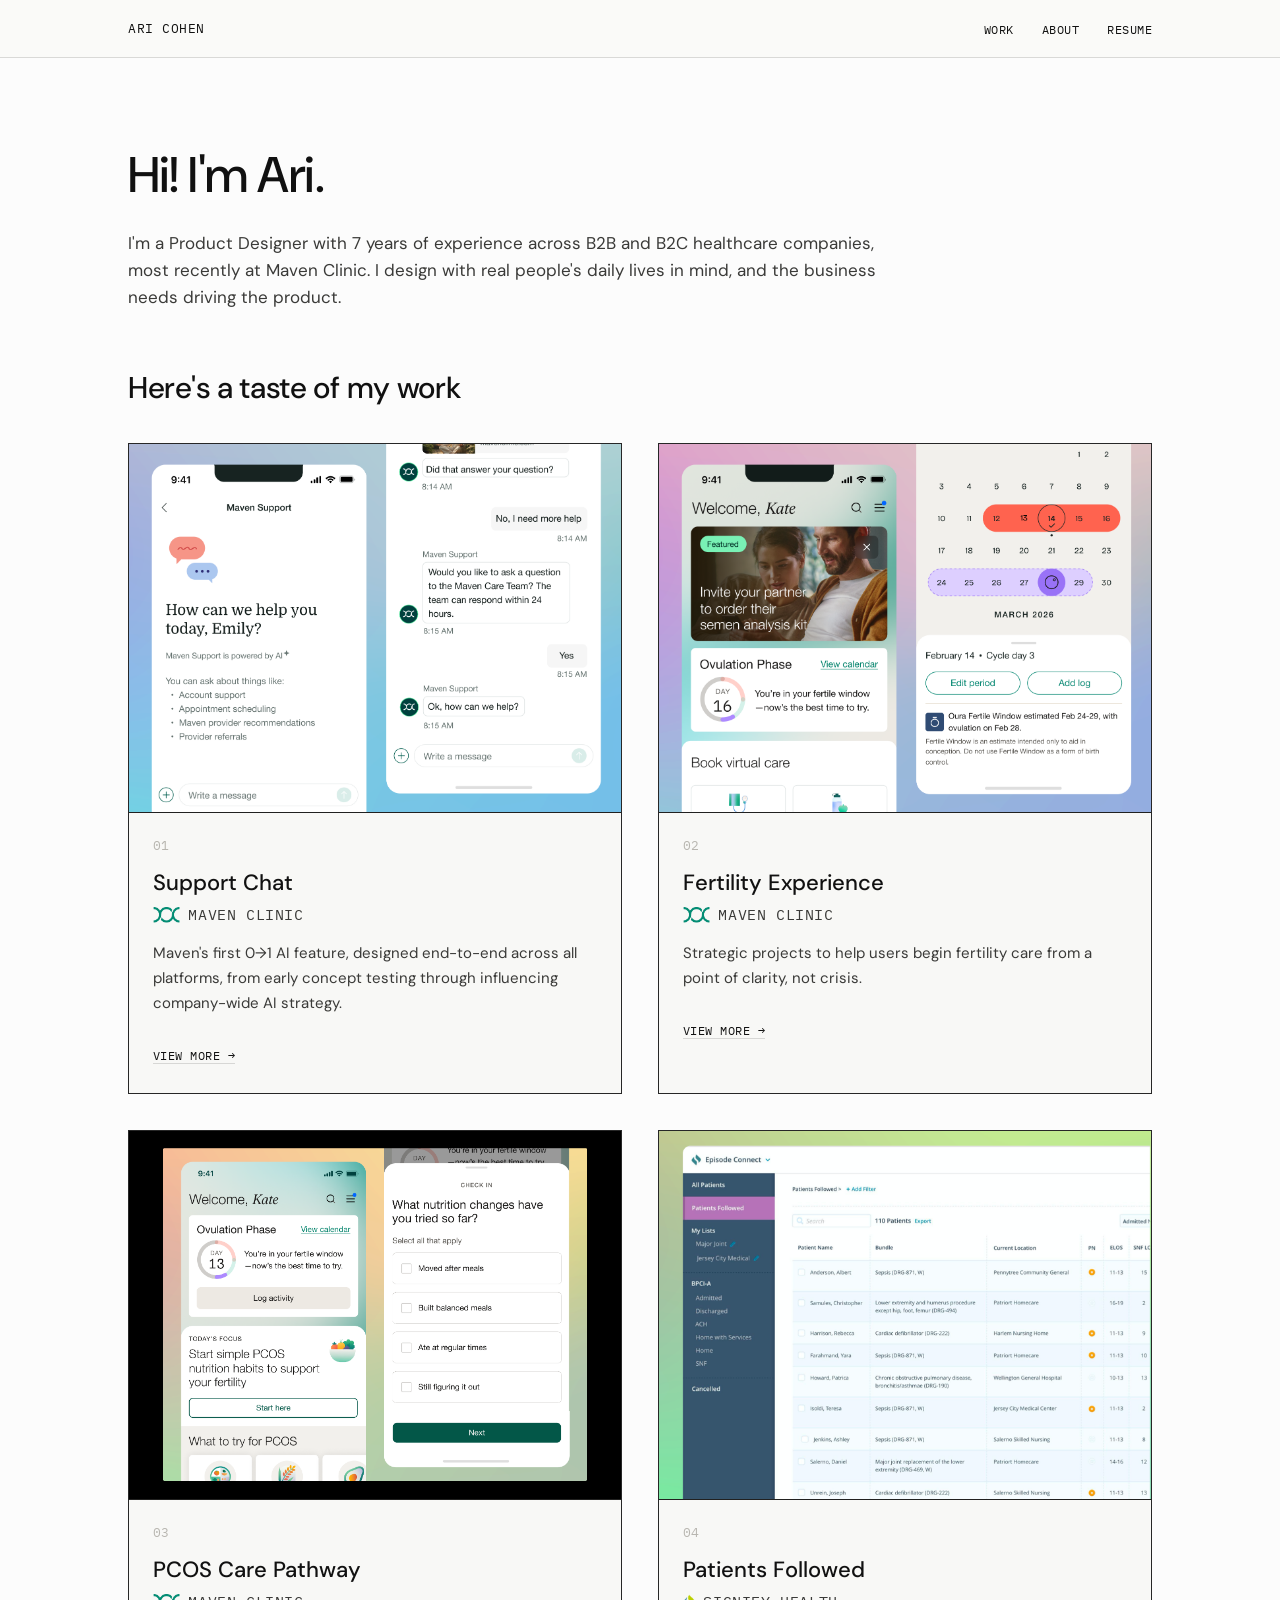
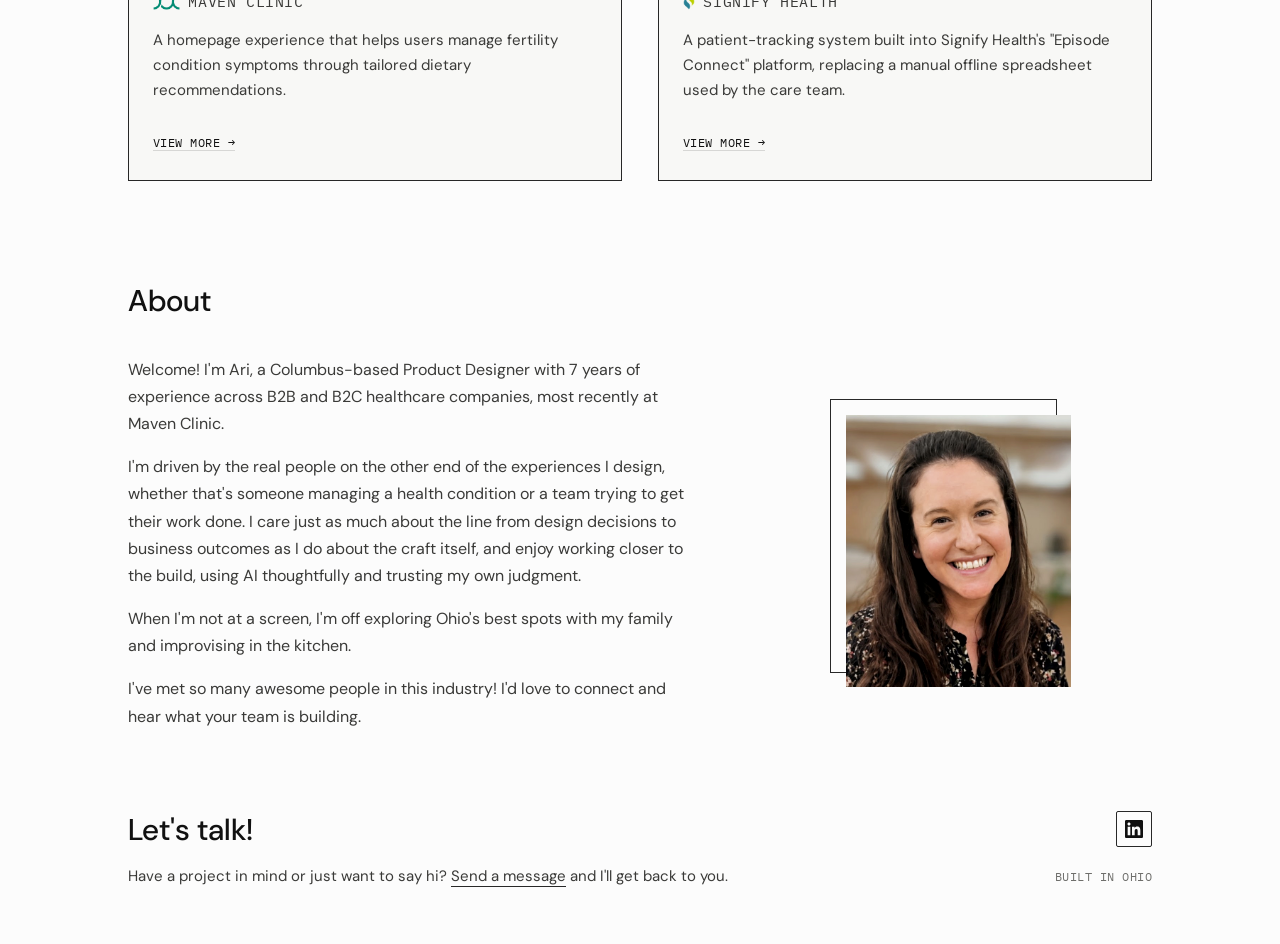
==== index.html @ 258fb11b "Rename Conditions-based experiences to PCOS Care Pathway, update thumbnails Rename the project to "P" ====
<!DOCTYPE html>
<html lang="en">
<head>
<meta charset="UTF-8">
<meta name="viewport" content="width=device-width, initial-scale=1.0">
<title>Ari Cohen — Product Designer</title>
<meta name="description" content="Ari Cohen, product designer. Case studies from Maven Clinic.">
<link rel="icon" href="favicon.svg?v=3" type="image/svg+xml">
<link rel="icon" href="favicon.ico?v=3" sizes="any">
<link rel="apple-touch-icon" href="apple-touch-icon.png?v=3">
<link rel="preconnect" href="https://fonts.googleapis.com">
<link rel="preconnect" href="https://fonts.gstatic.com" crossorigin>
<link href="https://fonts.googleapis.com/css2?family=DM+Sans:wght@400;500&family=IBM+Plex+Mono:wght@400;500&display=swap" rel="stylesheet">
<style>
  :root{
    --ink:#111111;
    --ink-soft:#3a3a38;
    --paper:#FCFCFC;
    --line:rgba(17,17,17,0.14);
    --line-strong:rgba(17,17,17,0.9);
    --gray:#6e6e6b;
    --gray-soft:#b8b6b0;
    --max:1080px;
  }
  *{box-sizing:border-box;}
  html{scroll-behavior:smooth; overscroll-behavior-y:none;}
  @media (prefers-reduced-motion: reduce){
    html{scroll-behavior:auto;}
    *{animation:none !important; transition:none !important;}
  }
  body{
    margin:0;
    background:var(--paper);
    color:var(--ink);
    font-family:'DM Sans', sans-serif;
    -webkit-font-smoothing:antialiased;
  }
  a{color:inherit;}
  a:focus-visible, button:focus-visible{
    outline:2px solid var(--ink);
    outline-offset:3px;
  }
  .wrap{max-width:var(--max); margin:0 auto; padding:0 28px;}

  /* NAV */
  header{
    position:sticky; top:0; z-index:20;
    background:rgba(250,250,248,0.92);
    backdrop-filter:blur(6px);
    border-bottom:1px solid var(--line);
  }
  nav{
    display:flex; align-items:center; justify-content:space-between;
    padding:18px 0;
  }
  .nav-name{
    font-family:'IBM Plex Mono', monospace;
    font-size:13px;
    letter-spacing:0.04em;
    text-transform:uppercase;
    text-decoration:none;
  }
  .nav-links{display:flex; gap:28px; list-style:none; margin:0; padding:0;}
  .nav-links a{
    font-family:'IBM Plex Mono', monospace;
    font-size:12px;
    letter-spacing:0.04em;
    text-transform:uppercase;
    text-decoration:none;
    border-bottom:1px solid transparent;
    padding-bottom:2px;
  }
  .nav-links a:hover{border-bottom-color:var(--ink);}
  .nav-toggle{display:none;}

  /* HERO */
  .hero{
    padding-top:88px;
    padding-bottom:48px;
  }
  .hero > div{
    max-width:800px;
  }
  .hero-grid{
    display:grid;
    grid-template-columns:1.2fr 0.8fr;
    gap:56px;
    align-items:center;
  }
  .eyebrow{
    font-family:'IBM Plex Mono', monospace;
    font-size:12px;
    letter-spacing:0.08em;
    text-transform:uppercase;
    color:var(--gray);
    margin:0 0 22px;
  }
  h1{
    font-family:'DM Sans', sans-serif;
    font-weight:500;
    font-size:clamp(32px, 4.6vw, 50px);
    line-height:1.16;
    letter-spacing:-0.01em;
    margin:0 0 26px;
    max-width:17ch;
  }
  .hero p{
    font-size:17px;
    line-height:1.6;
    color:var(--ink-soft);
    max-width:777px;
    margin:0 0 8px;
  }
  .hero-sub{
    font-family:'IBM Plex Mono', monospace;
    font-size:13px;
    color:var(--gray);
    margin-top:22px;
  }
  .hero-sub a{
    text-decoration:none;
    border-bottom:1px solid var(--line-strong);
  }
  .hero-photo{
    position:relative;
    justify-self:center;
  }
  .hero-photo::before{
    content:"";
    position:absolute;
    top:-16px; left:-16px;
    width:100%; height:100%;
    border:1px solid var(--line-strong);
  }
  .hero-photo img{
    position:relative;
    display:block;
    width:100%;
    max-width:300px;
    aspect-ratio:633/766;
    object-fit:cover;
    filter:grayscale(1) contrast(1.05);
  }
  @media (max-width:760px){
    .hero-grid{grid-template-columns:1fr; gap:36px;}
    .hero-photo{justify-self:start; order:-1; max-width:200px;}
    .hero-photo::before{top:-10px; left:-10px;}
  }

  /* READOUT STRIP — signature element */
  .readout{
    border-bottom:1px solid var(--line);
  }
  .readout-inner{
    display:grid;
    grid-template-columns:repeat(4,1fr);
  }
  .stat{
    padding:26px 24px;
    border-left:1px solid var(--line);
  }
  .stat:first-child{border-left:none;}
  .stat-num{
    font-family:'IBM Plex Mono', monospace;
    font-size:clamp(22px,3.2vw,32px);
    font-weight:500;
    letter-spacing:-0.01em;
    display:block;
  }
  .stat-label{
    font-family:'IBM Plex Mono', monospace;
    font-size:11px;
    color:var(--gray);
    text-transform:uppercase;
    letter-spacing:0.04em;
    display:block;
    margin-top:6px;
    line-height:1.4;
  }

  /* SECTION HEADERS */
  section{padding:72px 0;}
  .section-title{
    font-family:'DM Sans', sans-serif;
    font-weight:500;
    font-size:clamp(24px, 2.6vw, 30px);
    letter-spacing:-0.01em;
    margin:0 0 36px;
  }

  /* WORK */
  .work-grid{
    display:grid;
    grid-template-columns:1fr 1fr;
    gap:36px;
  }
  .case{
    display:block;
    border:1px solid var(--line-strong);
    padding:0 0 28px;
    background:#F8F8F6;
    text-decoration:none;
    transition:background 0.15s ease;
  }
  .case:hover{background:rgba(17,17,17,0.03);}
  .case:hover .case-view{border-bottom-color:var(--ink);}
  .case-img{
    width:100%;
    aspect-ratio:4/3;
    background:var(--gray-soft);
    background-image:repeating-linear-gradient(
      45deg,
      rgba(17,17,17,0.06),
      rgba(17,17,17,0.06) 1px,
      transparent 1px,
      transparent 14px
    );
    border-bottom:1px solid var(--line-strong);
    display:flex;
    align-items:center;
    justify-content:center;
  }
  .case-img span{
    font-family:'IBM Plex Mono', monospace;
    font-size:11px;
    text-transform:uppercase;
    letter-spacing:0.04em;
    color:var(--gray);
  }
  .case-img img{
    width:100%;
    height:100%;
    object-fit:cover;
  }
  .case-body{padding:24px 24px 0;}
  .case-num{
    font-family:'IBM Plex Mono', monospace;
    font-size:13px;
    color:var(--gray-soft);
    display:block;
    margin-bottom:14px;
  }
  .case h3{
    font-family:'DM Sans', sans-serif;
    font-weight:500;
    font-size:22px;
    margin:0 0 6px;
  }
  .case-role{
    font-family:'IBM Plex Mono', monospace;
    font-size:11px;
    text-transform:uppercase;
    letter-spacing:0.04em;
    color:var(--gray);
    margin:0 0 16px;
    display:flex;
    align-items:center;
    gap:8px;
  }
  .case-logo{
    height:16px;
    width:auto;
    display:block;
  }
  .case p{
    font-size:15px;
    line-height:1.65;
    color:var(--ink-soft);
    margin:0 0 14px;
  }
  .case-stats{
    display:flex;
    flex-wrap:wrap;
    gap:10px 20px;
    margin-top:8px;
  }
  .case-stat{
    font-family:'IBM Plex Mono', monospace;
    font-size:12.5px;
  }
  .case-stat b{font-weight:500;}
  .tags{
    display:flex; flex-wrap:wrap; gap:8px;
    margin-top:16px;
  }
  .tag{
    font-family:'IBM Plex Mono', monospace;
    font-size:11px;
    text-transform:uppercase;
    letter-spacing:0.03em;
    border:1px solid var(--line-strong);
    padding:4px 9px;
    border-radius:2px;
  }
  .case-view{
    display:inline-block;
    font-family:'IBM Plex Mono', monospace;
    font-size:12px;
    text-transform:uppercase;
    letter-spacing:0.04em;
    color:var(--ink);
    margin-top:18px;
    border-bottom:1px solid var(--line);
  }
  @media (max-width:760px){
    .work-grid{grid-template-columns:1fr;}
  }

  /* ABOUT */
  .about-grid{
    display:grid;
    grid-template-columns:1.2fr 0.8fr;
    gap:56px;
    align-items:center;
  }
  .about-grid p{
    font-size:16px;
    line-height:1.7;
    color:var(--ink-soft);
    max-width:52ch;
    margin:0 0 16px;
  }
  .about-photo{
    position:relative;
    justify-self:center;
  }
  .about-photo::before{
    content:"";
    position:absolute;
    top:-16px; left:-16px;
    width:100%; height:100%;
    border:1px solid var(--line-strong);
  }
  .about-photo img{
    position:relative;
    display:block;
    width:100%;
    max-width:225px;
    aspect-ratio:633/766;
    object-fit:cover;
    filter:contrast(1.05);
  }
  @media (max-width:760px){
    .about-grid{grid-template-columns:1fr; gap:36px;}
    .about-photo{justify-self:start; order:-1; max-width:200px;}
    .about-photo::before{top:-10px; left:-10px;}
  }

  /* APPROACH */
  .approach-grid{
    display:grid;
    grid-template-columns:1fr 1fr;
    gap:40px;
  }
  .approach p{
    font-size:16px;
    line-height:1.7;
    color:var(--ink-soft);
    max-width:52ch;
  }
  .principles{
    list-style:none; margin:0; padding:0;
    border-top:1px solid var(--line);
  }
  .principles li{
    padding:14px 0;
    border-bottom:1px solid var(--line);
    font-family:'IBM Plex Mono', monospace;
    font-size:13px;
    display:flex;
    gap:16px;
  }
  .principles li span.n{color:var(--gray-soft);}

  /* FOOTER / CONTACT */
  footer{
    padding:64px 0 48px;
  }
  .footer-grid{
    display:flex;
    flex-direction:column;
    gap:8px;
  }
  .footer-row{
    display:flex;
    justify-content:space-between;
    align-items:center;
    flex-wrap:wrap;
    gap:24px;
  }
  footer h2{
    font-family:'DM Sans', sans-serif;
    font-weight:500;
    font-size:30px;
    margin:0;
  }
  .footer-link{
    color:inherit;
    text-decoration:none;
    border-bottom:1px solid var(--line-strong);
    cursor:pointer;
  }
  .footer-link:hover{color:var(--gray); border-bottom-color:var(--gray);}
  .social-link{
    display:inline-flex;
    align-items:center;
    justify-content:center;
    width:36px;
    height:36px;
    border:1px solid var(--line-strong);
    border-radius:2px;
    color:var(--ink);
    text-decoration:none;
    transition:background 0.15s ease;
  }
  .social-link:hover{background:var(--line);}
  .social-link svg{width:18px; height:18px;}
  .btn{
    display:inline-block;
    font-family:'IBM Plex Mono', monospace;
    font-size:13px;
    text-transform:uppercase;
    letter-spacing:0.04em;
    text-decoration:none;
    color:var(--paper);
    background:var(--ink);
    padding:14px 22px;
    border-radius:2px;
  }
  .btn:hover{background:var(--ink-soft);}
  .footer-tag{
    font-family:'IBM Plex Mono', monospace;
    font-size:12px;
    letter-spacing:0.04em;
    text-transform:uppercase;
    color:var(--gray);
    white-space:nowrap;
  }
  .footer-intro{
    font-size:15px;
    line-height:1.6;
    color:var(--ink-soft);
    margin:0 0 24px;
    max-width:38ch;
  }
  .footer-row .footer-intro{
    margin:0;
    max-width:none;
    white-space:nowrap;
  }
  .contact-form{
    display:flex;
    flex-direction:column;
    gap:16px;
    max-width:420px;
    margin-bottom:32px;
  }
  .hp-field{
    position:absolute;
    left:-9999px;
    width:1px;
    height:1px;
    opacity:0;
  }
  .form-row{
    display:flex;
    flex-direction:column;
    gap:6px;
  }
  .form-row label{
    font-family:'IBM Plex Mono', monospace;
    font-size:11px;
    text-transform:uppercase;
    letter-spacing:0.04em;
    color:var(--gray);
  }
  .form-row input,
  .form-row textarea{
    font-family:'DM Sans', sans-serif;
    font-size:15px;
    color:var(--ink);
    background:transparent;
    border:1px solid var(--line-strong);
    border-radius:2px;
    padding:10px 12px;
    resize:vertical;
  }
  .form-row input:focus-visible,
  .form-row textarea:focus-visible{
    outline:2px solid var(--ink);
    outline-offset:1px;
  }
  .contact-form .btn{
    align-self:flex-start;
    border:none;
    cursor:pointer;
  }
  .contact-form .btn:disabled{
    opacity:0.6;
    cursor:default;
  }
  .form-status{
    font-family:'IBM Plex Mono', monospace;
    font-size:12px;
    margin:4px 0 0;
    min-height:14px;
  }
  .form-status.success{color:#1e7a3c;}
  .form-status.error{color:#d94f3d;}
  .modal-overlay{
    display:none;
    position:fixed;
    inset:0;
    background:rgba(17,17,17,0.5);
    z-index:100;
    align-items:center;
    justify-content:center;
    padding:24px;
  }
  .modal-overlay.open{display:flex;}
  body.modal-open{overflow:hidden;}
  .modal{
    position:relative;
    background:var(--paper);
    border:1px solid var(--line-strong);
    border-radius:4px;
    padding:36px;
    max-width:440px;
    width:100%;
    max-height:90vh;
    overflow-y:auto;
  }
  .modal h2{
    font-family:'DM Sans', sans-serif;
    font-weight:500;
    font-size:26px;
    margin:0 0 12px;
  }
  .modal .footer-intro{max-width:none;}
  .modal .contact-form{max-width:none; margin-bottom:0;}
  .modal-close{
    position:absolute;
    top:16px; right:16px;
    width:32px; height:32px;
    display:flex; align-items:center; justify-content:center;
    background:none;
    border:1px solid var(--line-strong);
    border-radius:2px;
    font-size:20px;
    line-height:1;
    color:var(--ink);
    cursor:pointer;
  }
  .modal-close:hover{background:var(--line);}
  .copyright{
    font-family:'IBM Plex Mono', monospace;
    font-size:11px;
    color:var(--gray);
    margin-top:56px;
  }

  @media (max-width:760px){
    .nav-links{
      position:fixed; top:57px; left:0; right:0;
      background:var(--paper);
      flex-direction:column; gap:0;
      border-bottom:1px solid var(--line);
      max-height:0; overflow:hidden;
      transition:max-height 0.25s ease;
    }
    .nav-links.open{max-height:240px;}
    .nav-links li{width:100%;}
    .nav-links a{
      display:block; padding:16px 28px;
      border-bottom:1px solid var(--line);
    }
    .nav-toggle{
      display:block;
      font-family:'IBM Plex Mono', monospace;
      font-size:12px;
      text-transform:uppercase;
      background:none; border:1px solid var(--line-strong);
      padding:8px 12px; border-radius:2px;
      cursor:pointer;
    }
    .readout-inner{grid-template-columns:repeat(2,1fr);}
    .stat:nth-child(3){border-left:none;}
    .case{grid-template-columns:1fr; gap:8px;}
    .approach-grid{grid-template-columns:1fr;}
    .footer-row{flex-direction:column; align-items:flex-start;}
    .footer-row .footer-intro{white-space:normal; max-width:38ch;}
  }
</style>
</head>
<body>

<header>
  <div class="wrap">
    <nav>
      <a class="nav-name" href="#top">Ari Cohen</a>
      <button class="nav-toggle" id="navToggle" aria-expanded="false" aria-controls="navLinks">Menu</button>
      <ul class="nav-links" id="navLinks">
        <li><a href="#work">Work</a></li>
        <li><a href="#about">About</a></li>
        <li><a href="resume.pdf" target="_blank" rel="noopener">Resume</a></li>
      </ul>
    </nav>
  </div>
</header>

<main id="top">

  <section class="hero wrap" style="padding-top:88px;">
    <div>
      <h1>Hi! I'm Ari.</h1>
      <p>I'm a Product Designer with 7 years of experience across B2B and B2C healthcare companies, most recently at Maven Clinic. I design with real people's daily lives in mind, and the business needs driving the product.</p>
    </div>
  </section>

  <section id="work" class="wrap">

    <h2 class="section-title">Here's a taste of my work</h2>

    <div class="work-grid">

      <a class="case" href="support-chat.html">
        <div class="case-img"><img src="support-chat-thumbnail.png" alt="Maven Support chat UI showing the support home screen and an AI-to-human handoff conversation"></div>
        <div class="case-body">
          <span class="case-num">01</span>
          <h3>Support Chat</h3>
          <p class="case-role"><img class="case-logo" src="maven-logo.png" alt="Maven Clinic logo"> Maven Clinic</p>
          <p>Maven's first 0→1 AI feature, designed end-to-end across all platforms, from early concept testing through influencing company-wide AI strategy.</p>
          <span class="case-view">View more →</span>
        </div>
      </a>

      <a class="case" href="fertility-experience.html">
        <div class="case-img"><img src="fertility-experience-thumbnail.png" alt="Maven Fertility homepage with a semen analysis partner invite card and the Oura fertile window calendar"></div>
        <div class="case-body">
          <span class="case-num">02</span>
          <h3>Fertility Experience</h3>
          <p class="case-role"><img class="case-logo" src="maven-logo.png" alt="Maven Clinic logo"> Maven Clinic</p>
          <p>Strategic projects to help users begin fertility care from a point of clarity, not crisis.</p>
          <span class="case-view">View more →</span>
        </div>
      </a>

      <a class="case" href="pcos-nutrition-module.html">
        <div class="case-img"><img src="pcos-nutrition-thumbnail.png" alt="Maven Fertility homepage with a PCOS nutrition prompt and a check-in question about nutrition changes tried so far"></div>
        <div class="case-body">
          <span class="case-num">03</span>
          <h3>PCOS Care Pathway</h3>
          <p class="case-role"><img class="case-logo" src="maven-logo.png" alt="Maven Clinic logo"> Maven Clinic</p>
          <p>A homepage experience that helps users manage fertility condition symptoms through tailored dietary recommendations.</p>
          <span class="case-view">View more →</span>
        </div>
      </a>

      <a class="case" href="patients-followed.html">
        <div class="case-img"><img src="patients-followed-thumbnail.png" alt="Episode Connect Patients Followed list showing patient names, care bundles, current location, and length-of-stay metrics"></div>
        <div class="case-body">
          <span class="case-num">04</span>
          <h3>Patients Followed</h3>
          <p class="case-role"><img class="case-logo" src="signify-health-logo.png" alt="Signify Health logo"> Signify Health</p>
          <p>A patient-tracking system built into Signify Health's "Episode Connect" platform, replacing a manual offline spreadsheet used by the care team.</p>
          <span class="case-view">View more →</span>
        </div>
      </a>

    </div>

  </section>

  <section id="about" class="wrap" style="padding-top:100px;">

    <h2 class="section-title">About</h2>

    <div class="about-grid">
      <div>
        <p>Welcome! I'm Ari, a Columbus-based Product Designer with 7 years of experience across B2B and B2C healthcare companies, most recently at Maven Clinic.</p>
        <p>I'm driven by the real people on the other end of the experiences I design, whether that's someone managing a health condition or a team trying to get their work done. I care just as much about the line from design decisions to business outcomes as I do about the craft itself, and enjoy working closer to the build, using AI thoughtfully and trusting my own judgment.</p>
        <p>When I'm not at a screen, I'm off exploring Ohio's best spots with my family and improvising in the kitchen.</p>
        <p>I've met so many awesome people in this industry! I'd love to connect and hear what your team is building.</p>
      </div>
      <div class="about-photo">
        <img src="headshot.png" alt="Ari Cohen">
      </div>
    </div>

  </section>

</main>

<footer id="contact">
  <div class="wrap">
    <div class="footer-grid">
      <div class="footer-row">
        <h2>Let's talk!</h2>
        <a class="social-link" href="https://linkedin.com/in/cohenariella" target="_blank" rel="noopener" aria-label="LinkedIn">
          <svg viewBox="0 0 24 24" fill="currentColor" aria-hidden="true"><path d="M20.447 20.452h-3.554v-5.569c0-1.328-.027-3.037-1.852-3.037-1.853 0-2.136 1.445-2.136 2.939v5.667H9.351V9h3.414v1.561h.046c.477-.9 1.637-1.85 3.37-1.85 3.601 0 4.267 2.37 4.267 5.455v6.286zM5.337 7.433c-1.144 0-2.063-.926-2.063-2.065 0-1.138.92-2.063 2.063-2.063 1.14 0 2.064.925 2.064 2.063 0 1.139-.925 2.065-2.064 2.065zm1.782 13.019H3.555V9h3.564v11.452zM22.225 0H1.771C.792 0 0 .774 0 1.729v20.542C0 23.227.792 24 1.771 24h20.451C23.2 24 24 23.227 24 22.271V1.729C24 .774 23.2 0 22.222 0h.003z"/></svg>
        </a>
      </div>
      <div class="footer-row">
        <p class="footer-intro">Have a project in mind or just want to say hi? <a href="#" class="footer-link" id="contactOpenBtn">Send a message</a> and I'll get back to you.</p>
        <p class="footer-tag">Built in Ohio</p>
      </div>
    </div>
  </div>
</footer>

<div class="modal-overlay" id="contactModalOverlay">
  <div class="modal" role="dialog" aria-modal="true" aria-labelledby="contactModalTitle">
    <button type="button" class="modal-close" id="contactCloseBtn" aria-label="Close">&times;</button>
    <h2 id="contactModalTitle">Get in touch</h2>
    <p class="footer-intro">Questions about my work, or an opportunity to discuss? Send a note and I'll follow up.</p>
    <form class="contact-form" id="contactForm" action="https://formsubmit.co/ajax/ariellacohen614@gmail.com" method="POST">
      <input type="text" name="_honey" class="hp-field" tabindex="-1" autocomplete="off">
      <input type="hidden" name="_subject" value="New message from portfolio site">
      <div class="form-row">
        <label for="cf-name">Name</label>
        <input type="text" id="cf-name" name="name" required>
      </div>
      <div class="form-row">
        <label for="cf-email">Email</label>
        <input type="email" id="cf-email" name="email" required>
      </div>
      <div class="form-row">
        <label for="cf-message">Message</label>
        <textarea id="cf-message" name="message" rows="4" required></textarea>
      </div>
      <button type="submit" class="btn">Send message</button>
      <p class="form-status" id="formStatus" role="status" aria-live="polite"></p>
    </form>
  </div>
</div>

<script>
  var toggle = document.getElementById('navToggle');
  var links = document.getElementById('navLinks');
  toggle.addEventListener('click', function(){
    var isOpen = links.classList.toggle('open');
    toggle.setAttribute('aria-expanded', isOpen);
  });
  links.querySelectorAll('a').forEach(function(a){
    a.addEventListener('click', function(){
      links.classList.remove('open');
      toggle.setAttribute('aria-expanded', 'false');
    });
  });

  var contactForm = document.getElementById('contactForm');
  if (contactForm) {
    contactForm.addEventListener('submit', function(e){
      e.preventDefault();
      var status = document.getElementById('formStatus');
      var btn = contactForm.querySelector('button[type="submit"]');
      status.textContent = '';
      status.className = 'form-status';
      btn.disabled = true;
      btn.textContent = 'Sending\u2026';
      fetch(contactForm.action, {
        method: 'POST',
        headers: { 'Accept': 'application/json' },
        body: new FormData(contactForm)
      }).then(function(res){
        if (!res.ok) throw new Error('Request failed');
        return res.json();
      }).then(function(){
        status.textContent = 'Thanks! Your message has been sent.';
        status.className = 'form-status success';
        contactForm.reset();
      }).catch(function(){
        status.textContent = 'Something went wrong. Please try again in a moment.';
        status.className = 'form-status error';
      }).finally(function(){
        btn.disabled = false;
        btn.textContent = 'Send message';
      });
    });
  }

  var contactOpenBtn = document.getElementById('contactOpenBtn');
  var contactModalOverlay = document.getElementById('contactModalOverlay');
  var contactCloseBtn = document.getElementById('contactCloseBtn');

  function openContactModal(){
    contactModalOverlay.classList.add('open');
    document.body.classList.add('modal-open');
    document.addEventListener('keydown', onContactModalKeydown);
    var firstField = document.getElementById('cf-name');
    if (firstField) firstField.focus();
  }
  function closeContactModal(){
    contactModalOverlay.classList.remove('open');
    document.body.classList.remove('modal-open');
    document.removeEventListener('keydown', onContactModalKeydown);
    if (contactOpenBtn) contactOpenBtn.focus();
  }
  function onContactModalKeydown(e){
    if (e.key === 'Escape') closeContactModal();
  }
  if (contactOpenBtn && contactModalOverlay && contactCloseBtn) {
    contactOpenBtn.addEventListener('click', function(e){
      e.preventDefault();
      openContactModal();
    });
    contactCloseBtn.addEventListener('click', closeContactModal);
    contactModalOverlay.addEventListener('click', function(e){
      if (e.target === contactModalOverlay) closeContactModal();
    });
  }
</script>

</body>
</html>
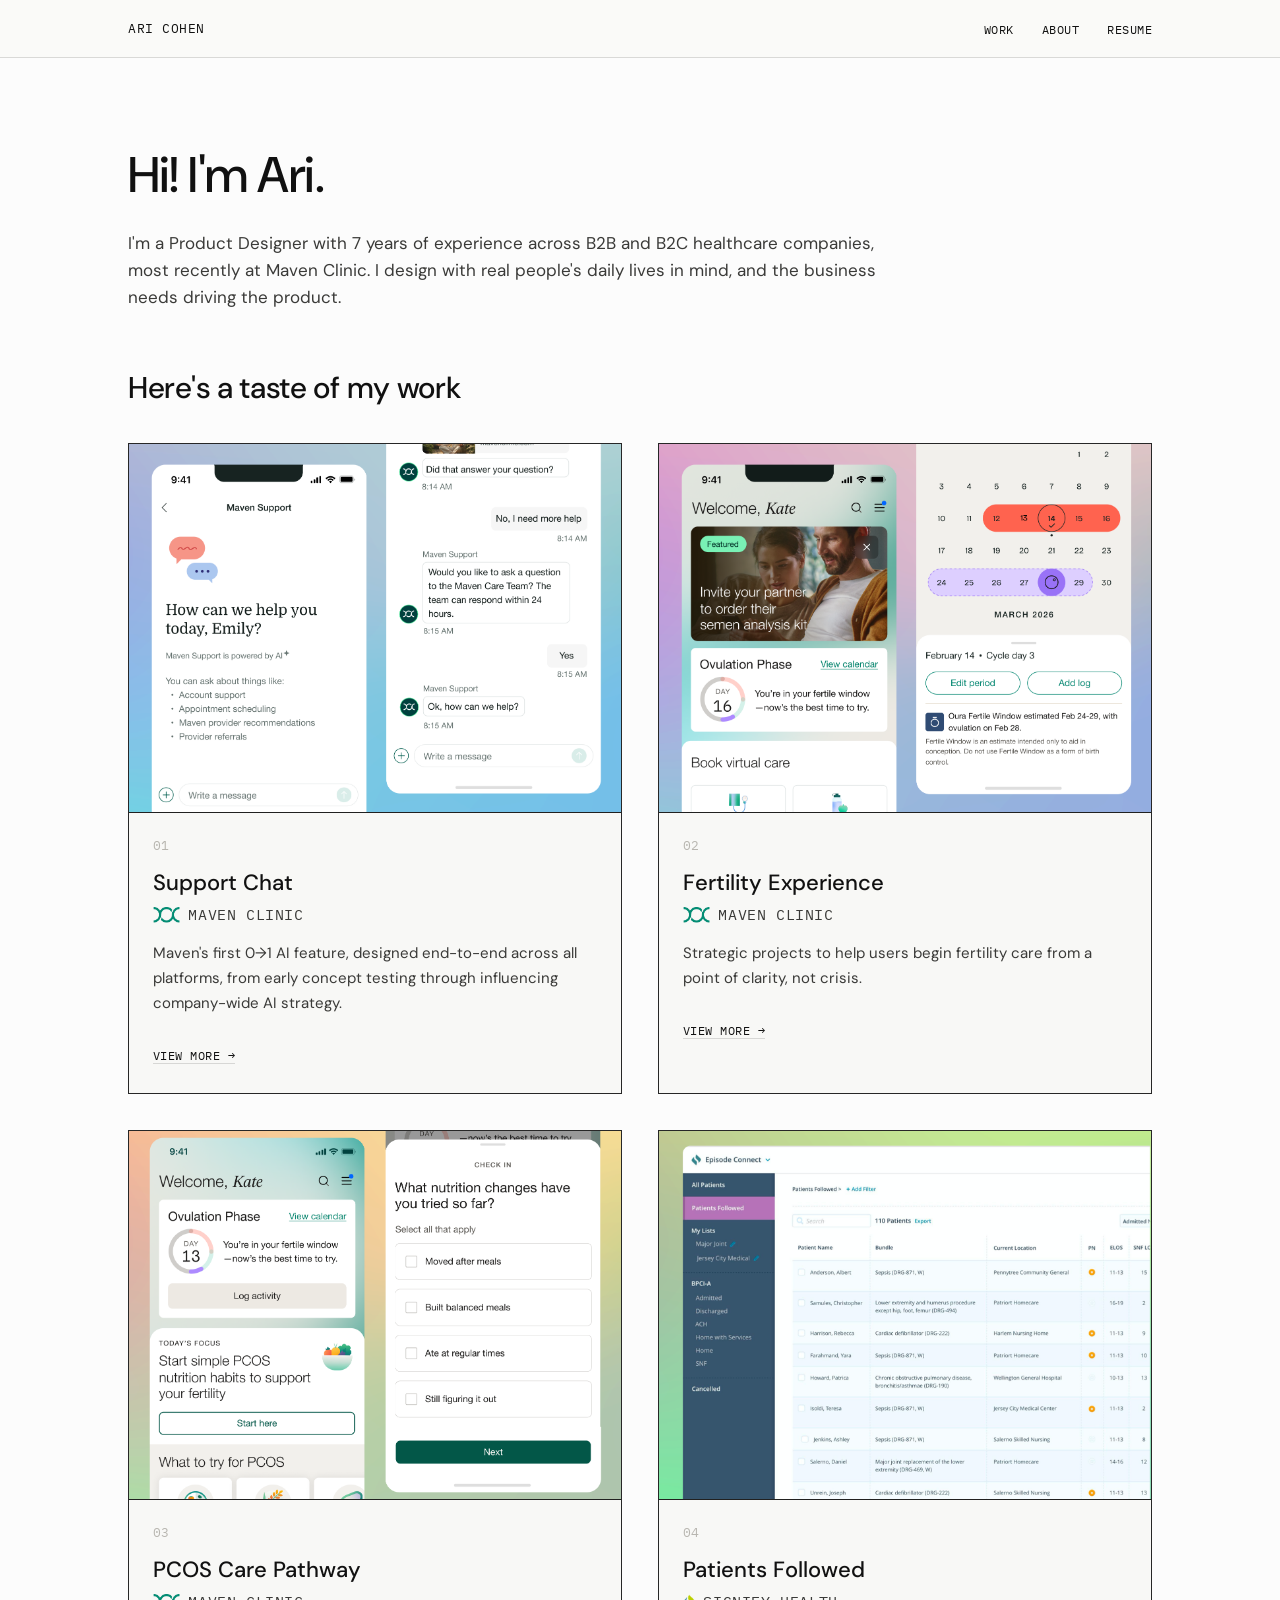
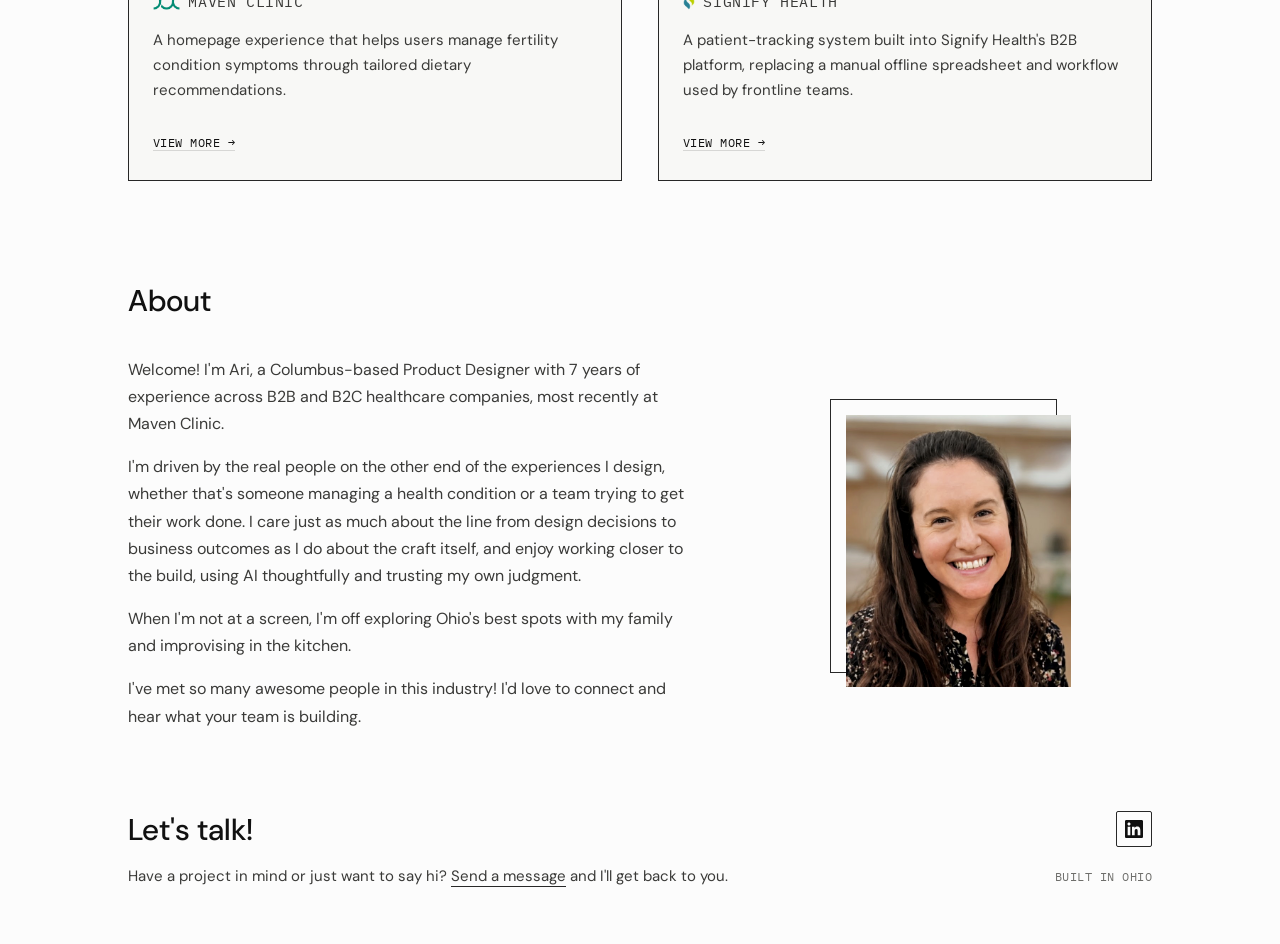
==== commit 0b426e21: "Update Patients Followed card description copy" ====
--- a/index.html
+++ b/index.html
@@ -662,7 +662,7 @@
           <span class="case-num">04</span>
           <h3>Patients Followed</h3>
           <p class="case-role"><img class="case-logo" src="signify-health-logo.png" alt="Signify Health logo"> Signify Health</p>
-          <p>A patient-tracking system built into Signify Health's "Episode Connect" platform, replacing a manual offline spreadsheet used by the care team.</p>
+          <p>A patient-tracking system built into Signify Health's B2B platform, replacing a manual offline spreadsheet and workflow used by frontline teams.</p>
           <span class="case-view">View more →</span>
         </div>
       </a>
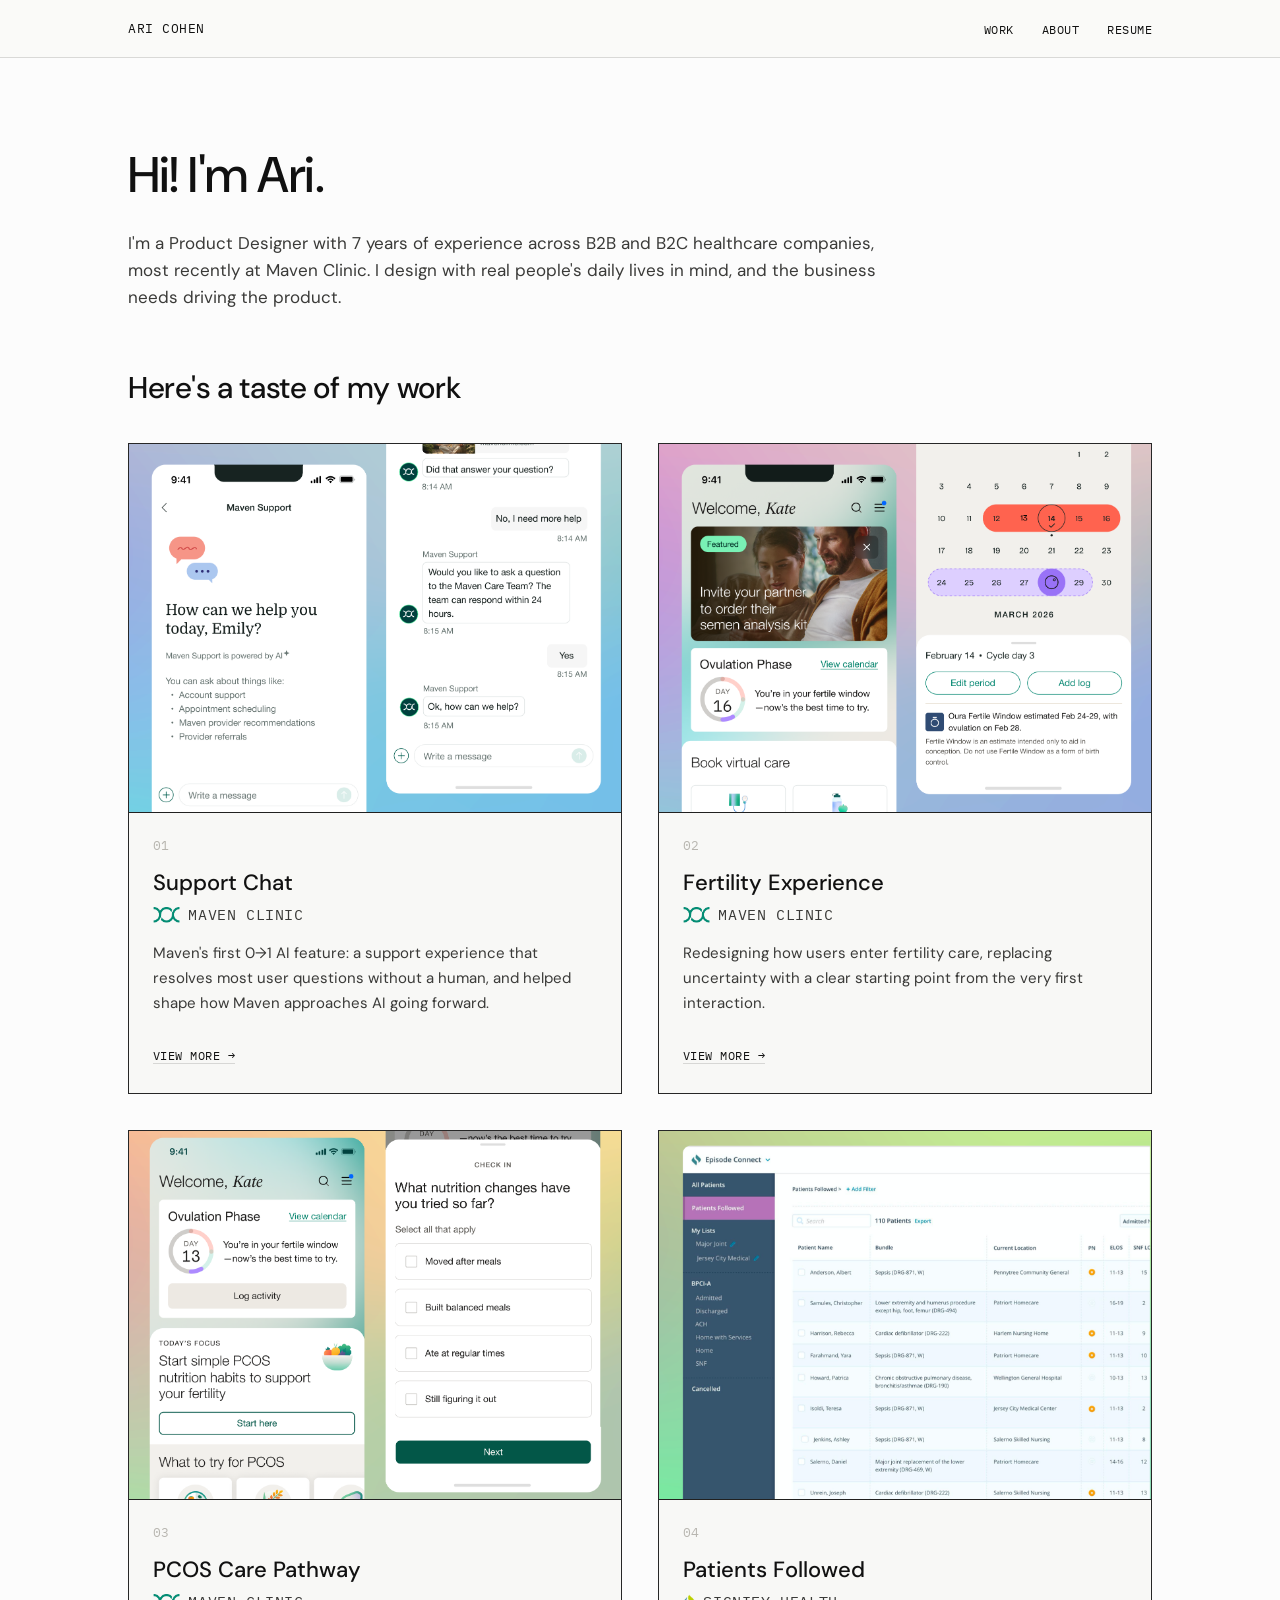
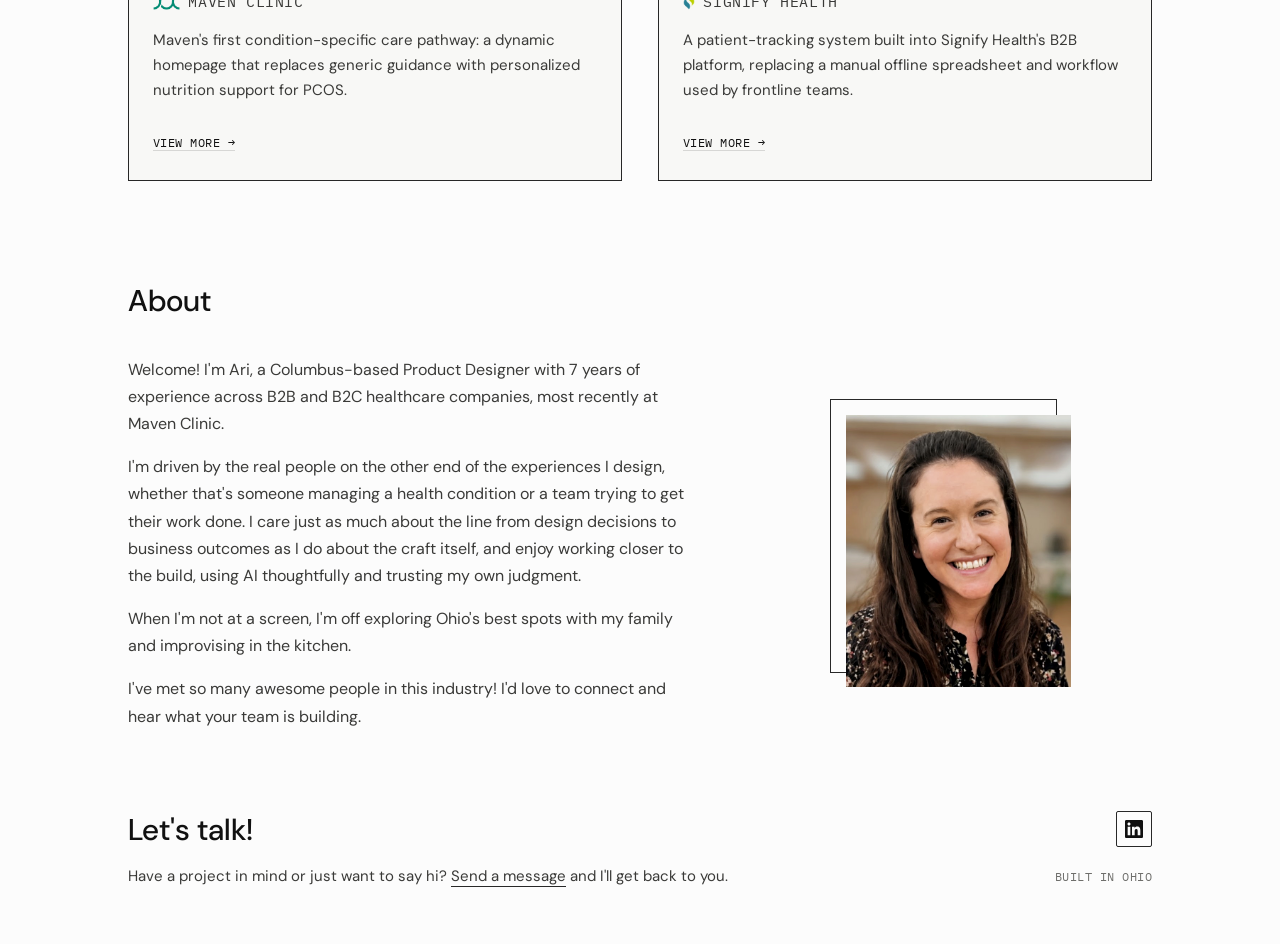
==== commit 1e4ac9c2: "Update Support Chat, Fertility Experience, and PCOS card descriptions" ====
--- a/index.html
+++ b/index.html
@@ -629,7 +629,7 @@
           <span class="case-num">01</span>
           <h3>Support Chat</h3>
           <p class="case-role"><img class="case-logo" src="maven-logo.png" alt="Maven Clinic logo"> Maven Clinic</p>
-          <p>Maven's first 0→1 AI feature, designed end-to-end across all platforms, from early concept testing through influencing company-wide AI strategy.</p>
+          <p>Maven's first 0→1 AI feature: a support experience that resolves most user questions without a human, and helped shape how Maven approaches AI going forward.</p>
           <span class="case-view">View more →</span>
         </div>
       </a>
@@ -640,7 +640,7 @@
           <span class="case-num">02</span>
           <h3>Fertility Experience</h3>
           <p class="case-role"><img class="case-logo" src="maven-logo.png" alt="Maven Clinic logo"> Maven Clinic</p>
-          <p>Strategic projects to help users begin fertility care from a point of clarity, not crisis.</p>
+          <p>Redesigning how users enter fertility care, replacing uncertainty with a clear starting point from the very first interaction.</p>
           <span class="case-view">View more →</span>
         </div>
       </a>
@@ -651,7 +651,7 @@
           <span class="case-num">03</span>
           <h3>PCOS Care Pathway</h3>
           <p class="case-role"><img class="case-logo" src="maven-logo.png" alt="Maven Clinic logo"> Maven Clinic</p>
-          <p>A homepage experience that helps users manage fertility condition symptoms through tailored dietary recommendations.</p>
+          <p>Maven's first condition-specific care pathway: a dynamic homepage that replaces generic guidance with personalized nutrition support for PCOS.</p>
           <span class="case-view">View more →</span>
         </div>
       </a>
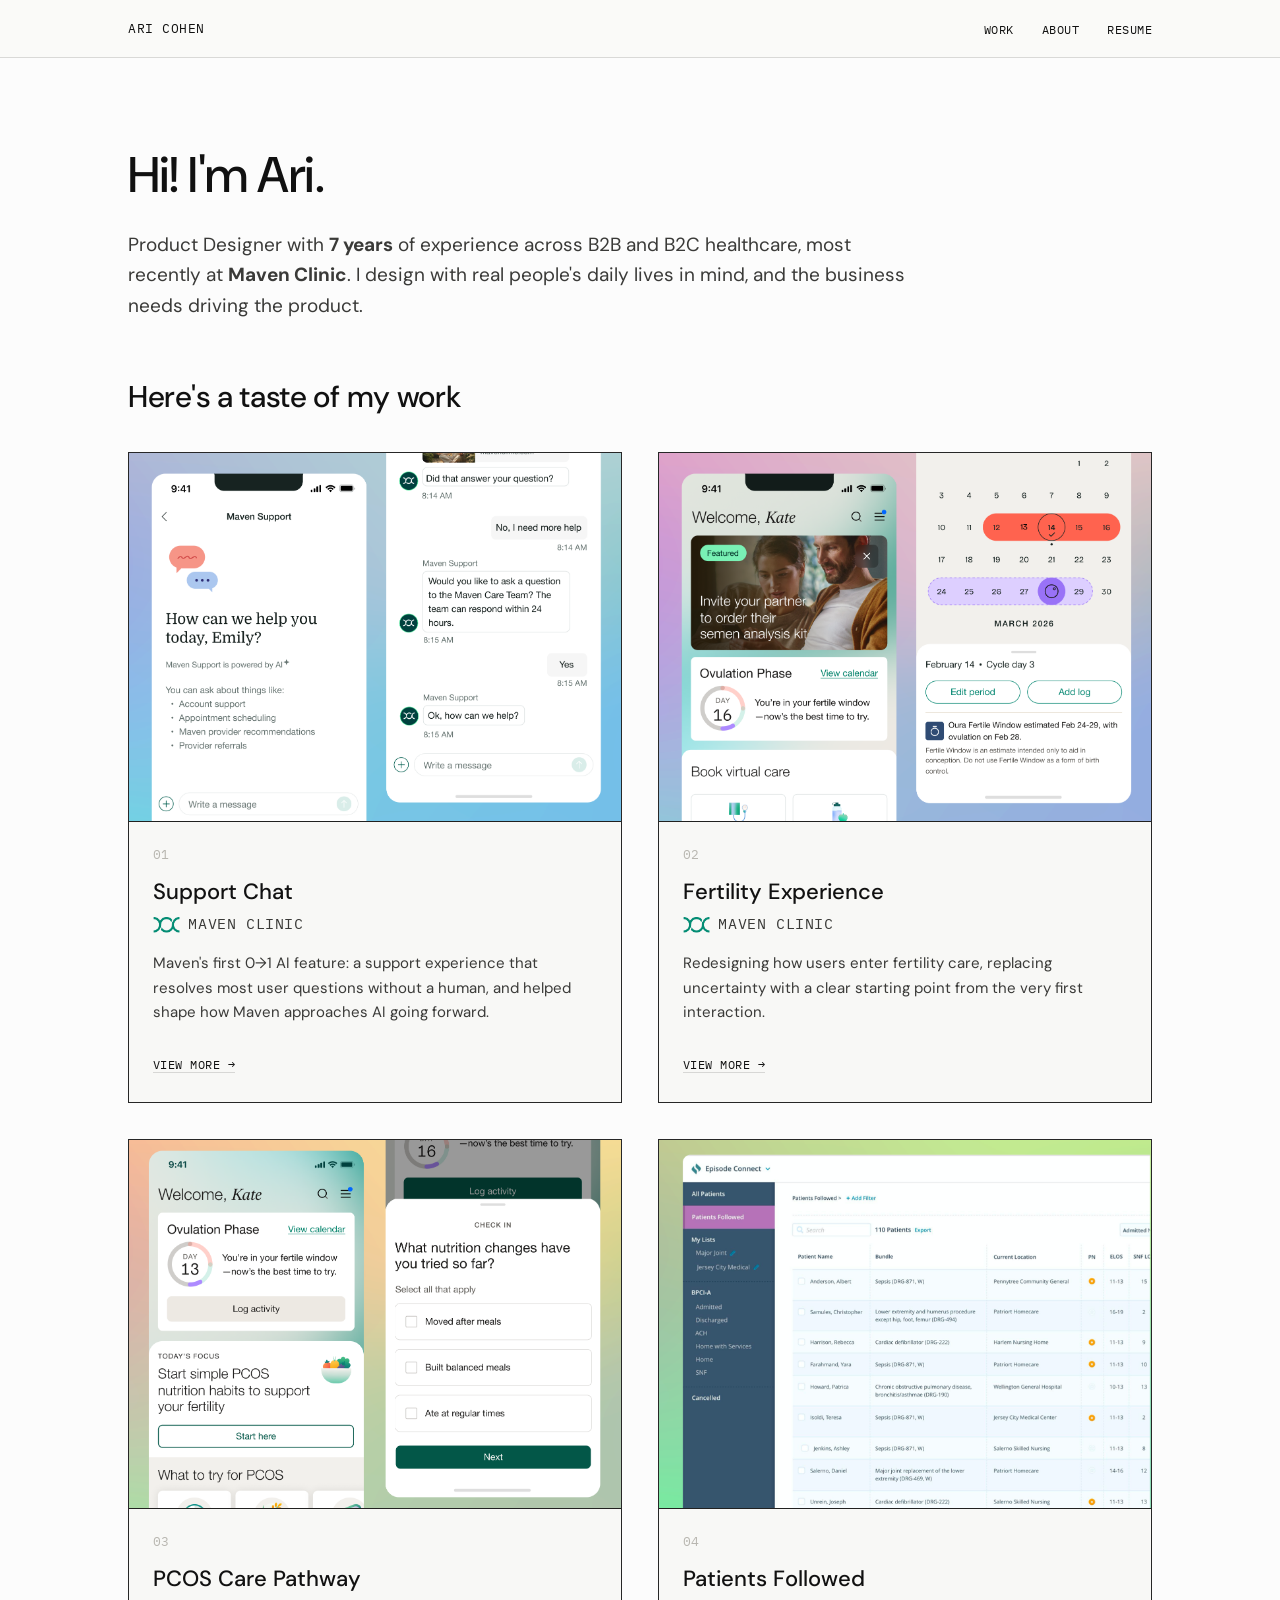
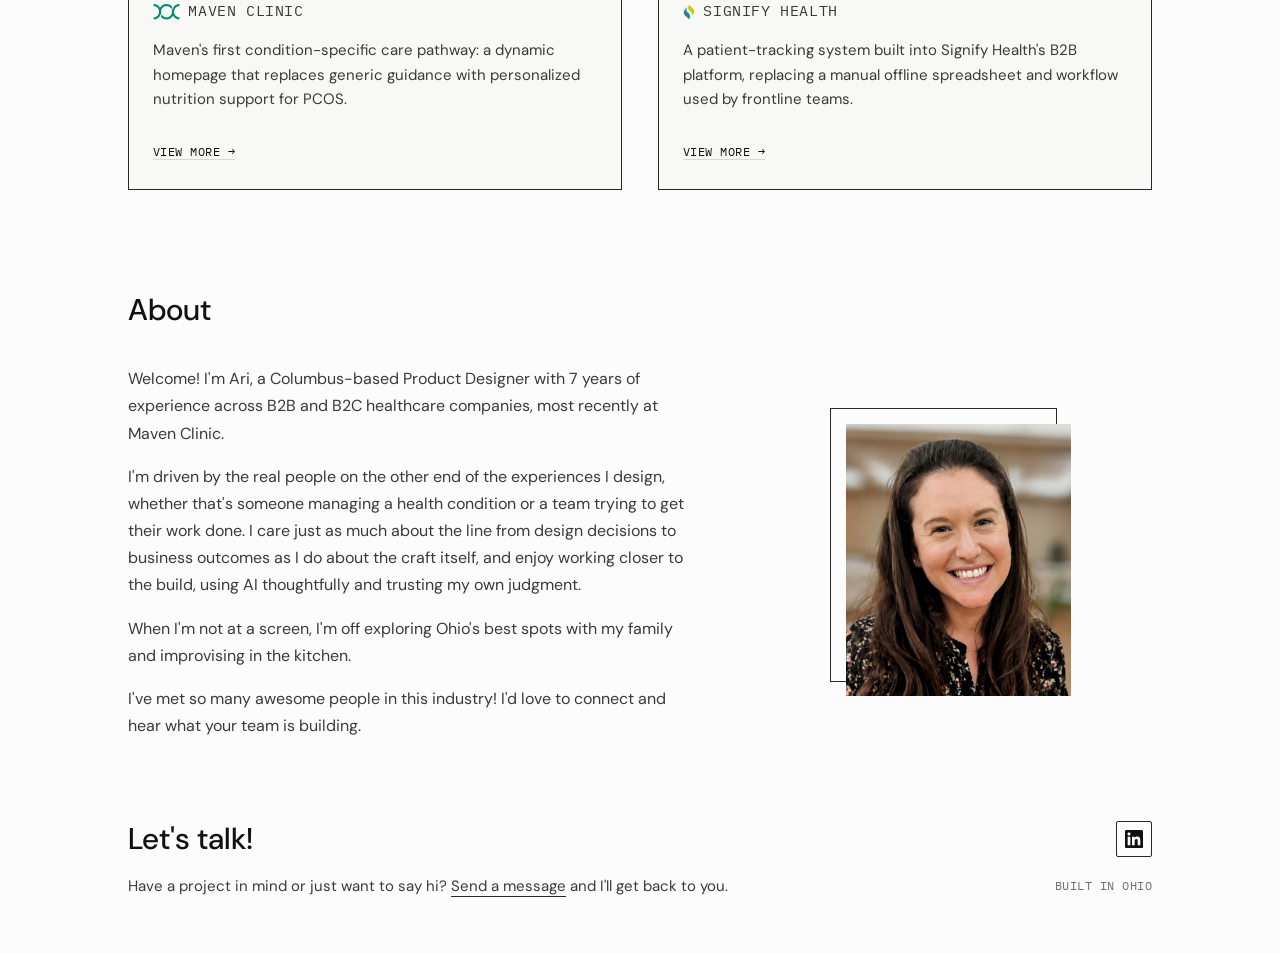
==== commit ad939f62: "Bump hero intro text size and bold key facts Increase the homepage hero paragraph from 17px to 19px," ====
--- a/index.html
+++ b/index.html
@@ -10,7 +10,7 @@
 <link rel="apple-touch-icon" href="apple-touch-icon.png?v=3">
 <link rel="preconnect" href="https://fonts.googleapis.com">
 <link rel="preconnect" href="https://fonts.gstatic.com" crossorigin>
-<link href="https://fonts.googleapis.com/css2?family=DM+Sans:wght@400;500&family=IBM+Plex+Mono:wght@400;500&display=swap" rel="stylesheet">
+<link href="https://fonts.googleapis.com/css2?family=DM+Sans:wght@400;500;700&family=IBM+Plex+Mono:wght@400;500&display=swap" rel="stylesheet">
 <style>
   :root{
     --ink:#111111;
@@ -105,12 +105,13 @@
     max-width:17ch;
   }
   .hero p{
-    font-size:17px;
+    font-size:19px;
     line-height:1.6;
     color:var(--ink-soft);
     max-width:777px;
     margin:0 0 8px;
   }
+  .hero p strong{font-weight:700;}
   .hero-sub{
     font-family:'IBM Plex Mono', monospace;
     font-size:13px;
@@ -613,7 +614,7 @@
   <section class="hero wrap" style="padding-top:88px;">
     <div>
       <h1>Hi! I'm Ari.</h1>
-      <p>I'm a Product Designer with 7 years of experience across B2B and B2C healthcare companies, most recently at Maven Clinic. I design with real people's daily lives in mind, and the business needs driving the product.</p>
+      <p>Product Designer with <strong>7 years</strong> of experience across B2B and B2C healthcare, most recently at <strong>Maven Clinic</strong>. I design with real people's daily lives in mind, and the business needs driving the product.</p>
     </div>
   </section>
 
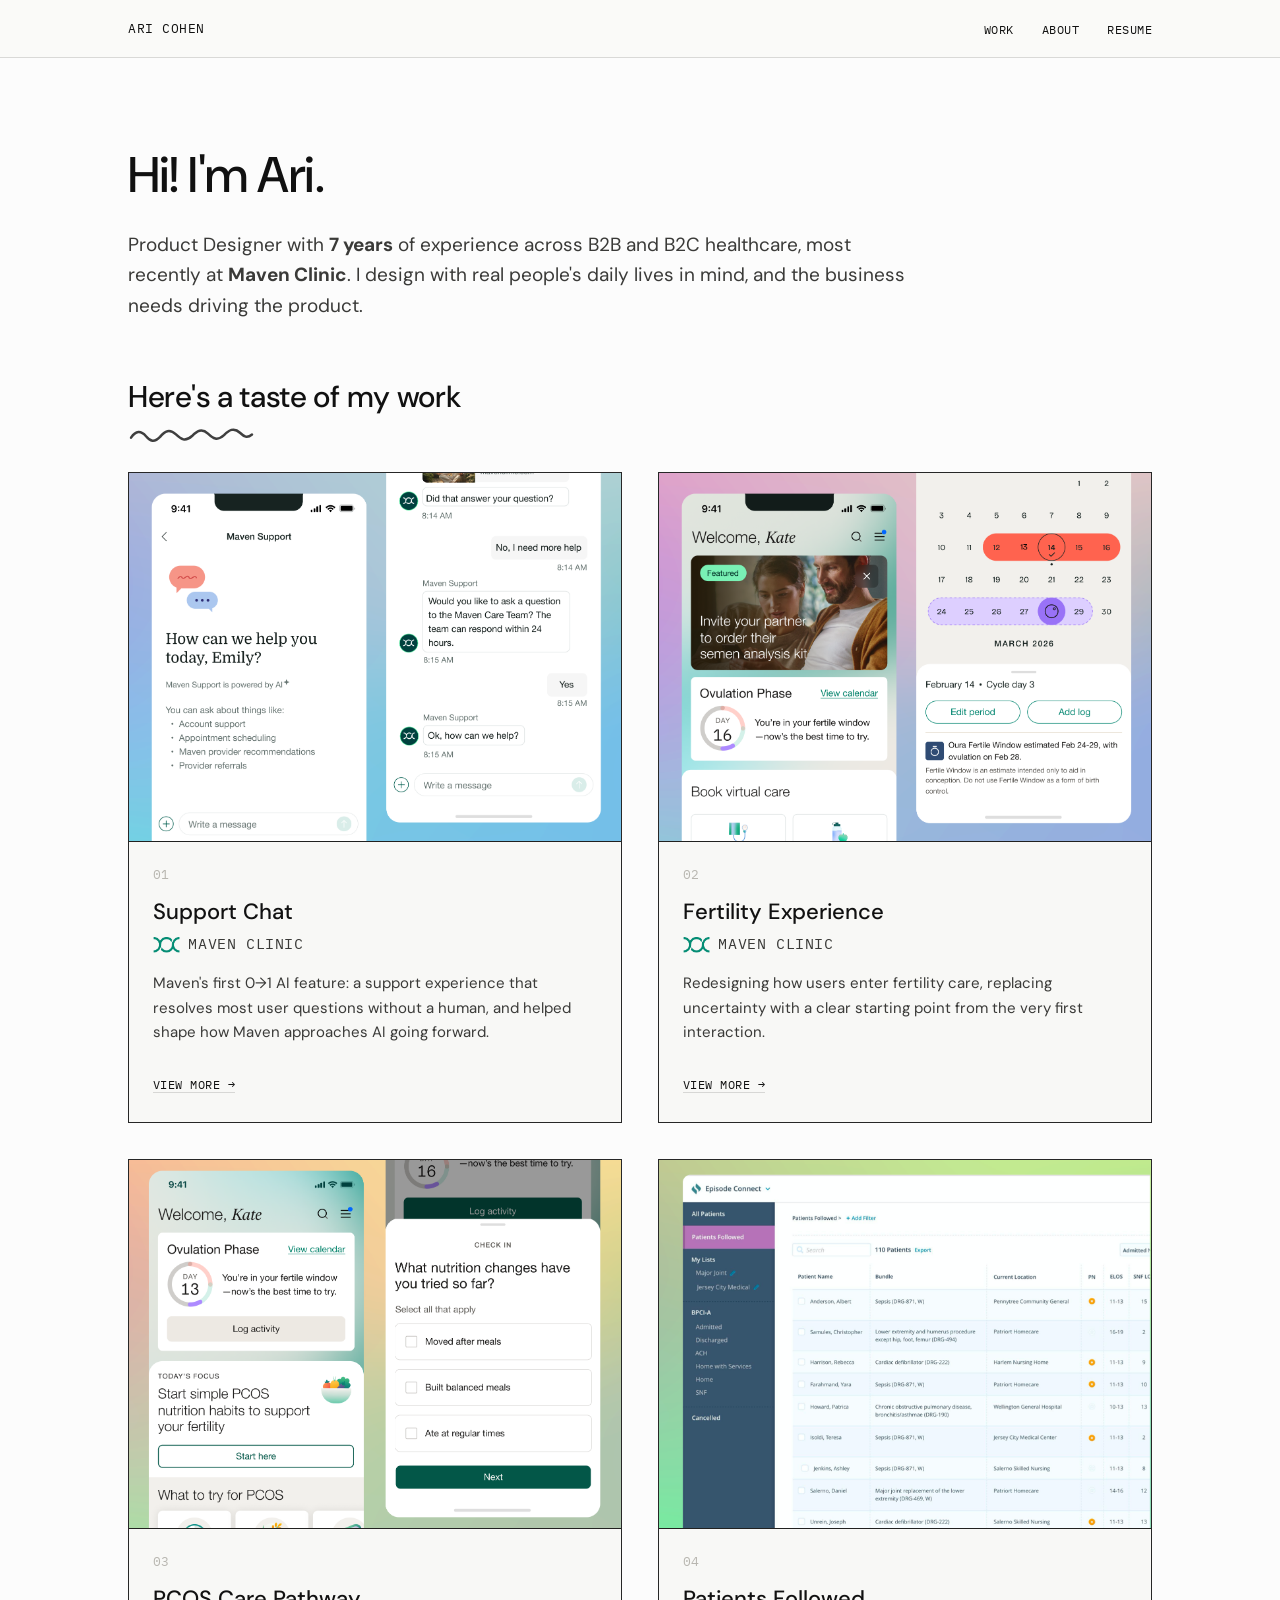
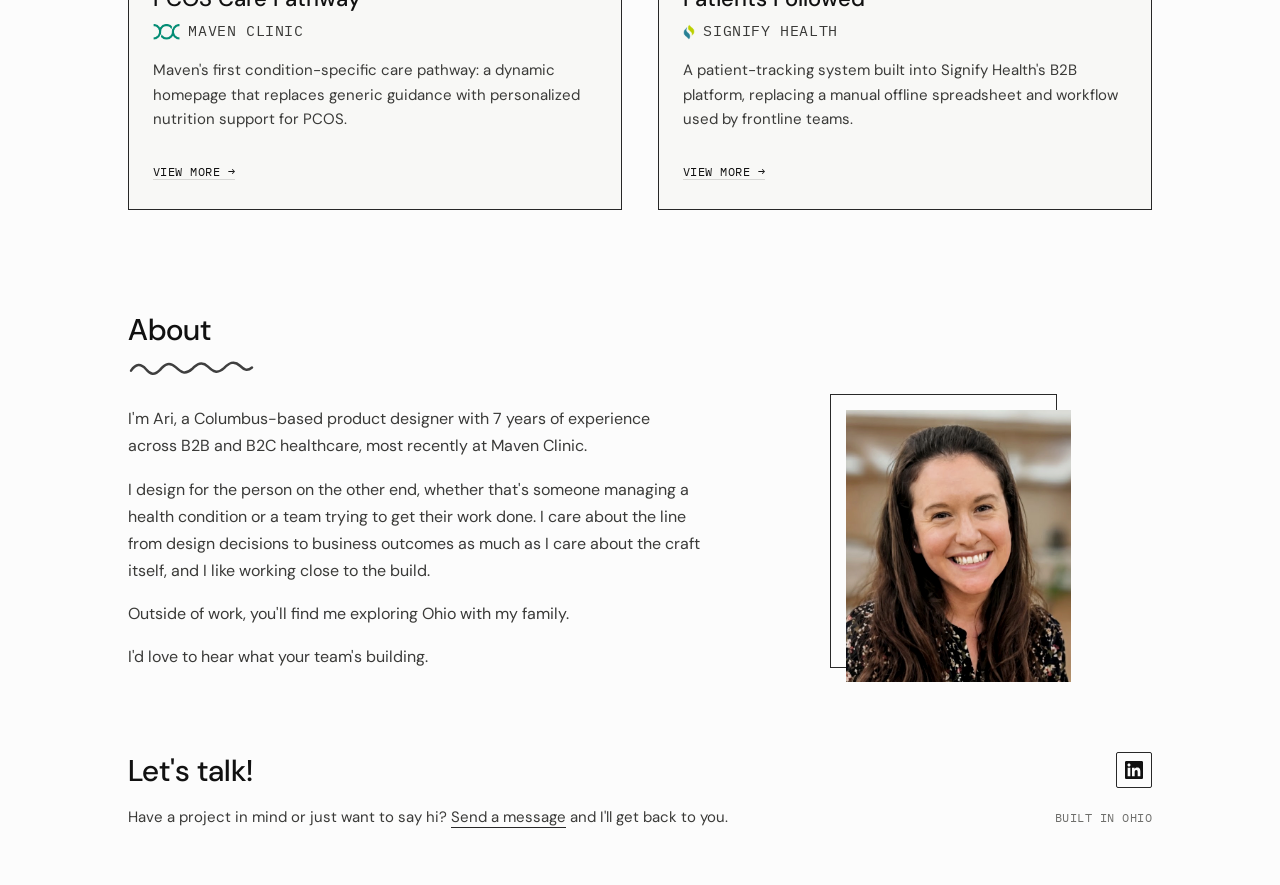
==== commit 44bdb588: "Add hand-drawn squiggle under section headers, rewrite About bio Add a small scribbly SVG underline " ====
--- a/index.html
+++ b/index.html
@@ -186,7 +186,18 @@
     font-weight:500;
     font-size:clamp(24px, 2.6vw, 30px);
     letter-spacing:-0.01em;
-    margin:0 0 36px;
+    margin:0 0 28px;
+  }
+  .section-title::after{
+    content:"";
+    display:block;
+    width:130px;
+    height:18px;
+    margin-top:10px;
+    background:url("data:image/svg+xml,%3Csvg xmlns='http://www.w3.org/2000/svg' viewBox='0 0 130 18'%3E%3Cpath d='M3,10 C8,3 13,3 18,9 C22,14 26,16 32,10 C37,4 42,2 48,8 C53,13 57,16 64,10 C69,5 74,2 80,8 C85,13 89,16 96,10 C101,5 106,2 112,8 C116,12 119,14 124,10' stroke='%23111111' stroke-width='2.5' fill='none' stroke-linecap='round' stroke-linejoin='round'/%3E%3C/svg%3E") no-repeat;
+    background-size:contain;
+    opacity:0.8;
+    transform:rotate(-1.5deg);
   }
 
   /* WORK */
@@ -678,10 +689,10 @@
 
     <div class="about-grid">
       <div>
-        <p>Welcome! I'm Ari, a Columbus-based Product Designer with 7 years of experience across B2B and B2C healthcare companies, most recently at Maven Clinic.</p>
-        <p>I'm driven by the real people on the other end of the experiences I design, whether that's someone managing a health condition or a team trying to get their work done. I care just as much about the line from design decisions to business outcomes as I do about the craft itself, and enjoy working closer to the build, using AI thoughtfully and trusting my own judgment.</p>
-        <p>When I'm not at a screen, I'm off exploring Ohio's best spots with my family and improvising in the kitchen.</p>
-        <p>I've met so many awesome people in this industry! I'd love to connect and hear what your team is building.</p>
+        <p>I'm Ari, a Columbus-based product designer with 7 years of experience across B2B and B2C healthcare, most recently at Maven Clinic.</p>
+        <p>I design for the person on the other end, whether that's someone managing a health condition or a team trying to get their work done. I care about the line from design decisions to business outcomes as much as I care about the craft itself, and I like working close to the build.</p>
+        <p>Outside of work, you'll find me exploring Ohio with my family.</p>
+        <p>I'd love to hear what your team's building.</p>
       </div>
       <div class="about-photo">
         <img src="headshot.png" alt="Ari Cohen">
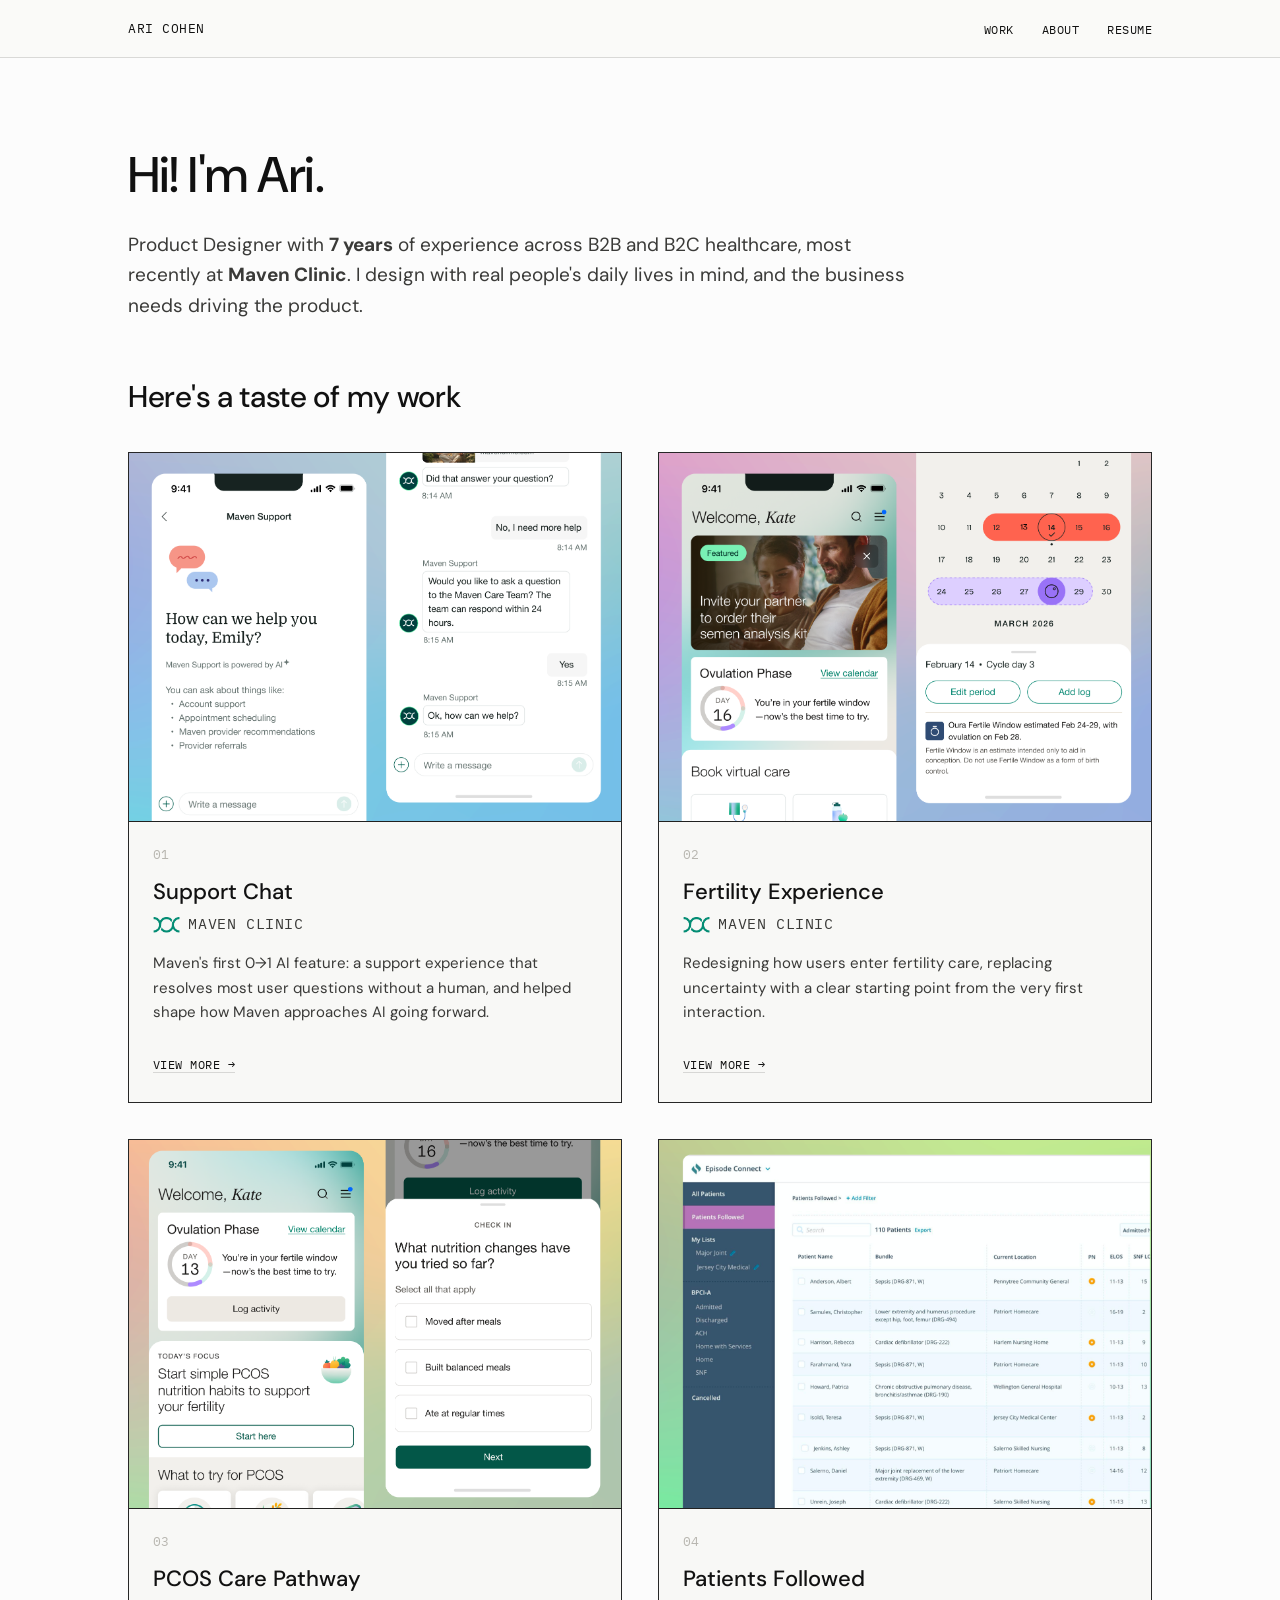
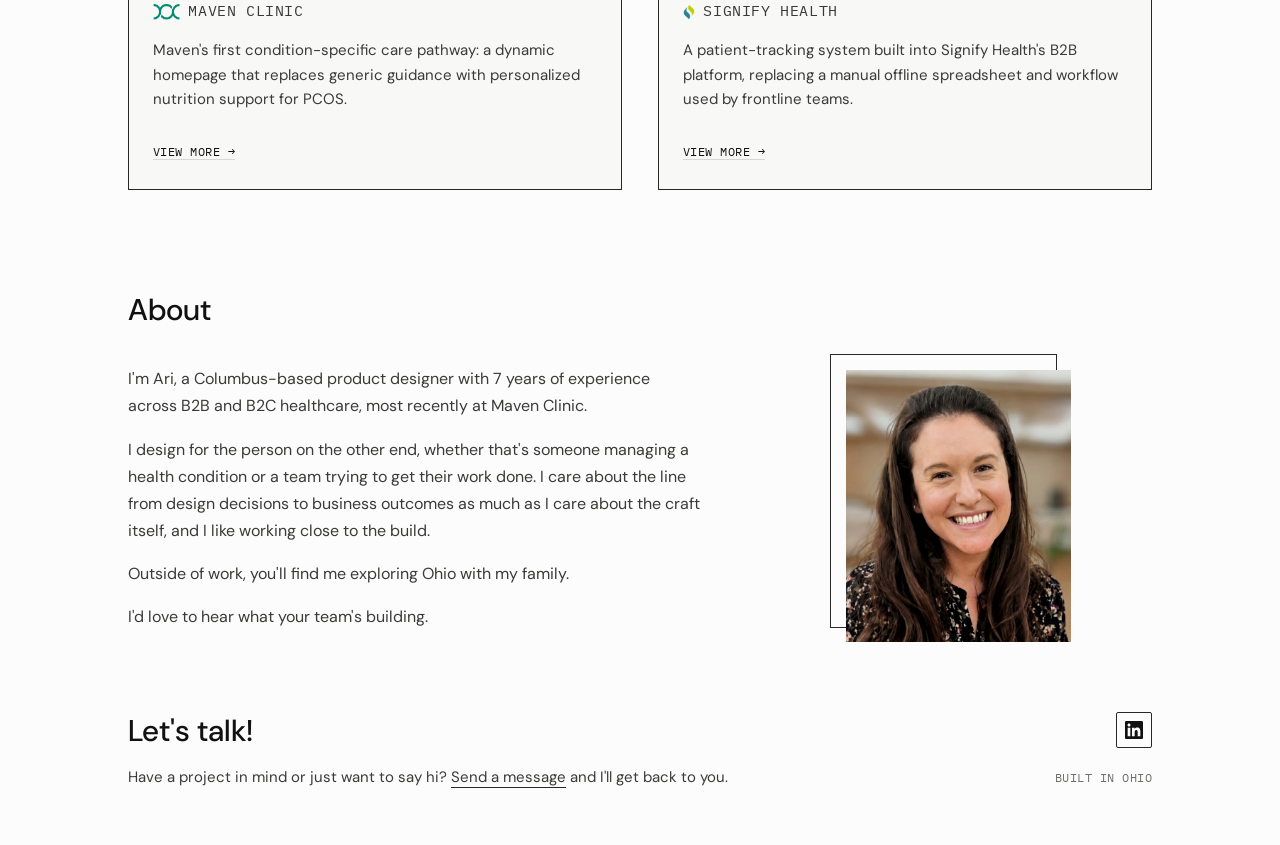
==== commit 3223a9c3: "Remove squiggle decoration, tighten Support Chat Problem/Process copy Remove the hand-drawn squiggle" ====
--- a/index.html
+++ b/index.html
@@ -186,18 +186,7 @@
     font-weight:500;
     font-size:clamp(24px, 2.6vw, 30px);
     letter-spacing:-0.01em;
-    margin:0 0 28px;
-  }
-  .section-title::after{
-    content:"";
-    display:block;
-    width:130px;
-    height:18px;
-    margin-top:10px;
-    background:url("data:image/svg+xml,%3Csvg xmlns='http://www.w3.org/2000/svg' viewBox='0 0 130 18'%3E%3Cpath d='M3,10 C8,3 13,3 18,9 C22,14 26,16 32,10 C37,4 42,2 48,8 C53,13 57,16 64,10 C69,5 74,2 80,8 C85,13 89,16 96,10 C101,5 106,2 112,8 C116,12 119,14 124,10' stroke='%23111111' stroke-width='2.5' fill='none' stroke-linecap='round' stroke-linejoin='round'/%3E%3C/svg%3E") no-repeat;
-    background-size:contain;
-    opacity:0.8;
-    transform:rotate(-1.5deg);
+    margin:0 0 36px;
   }
 
   /* WORK */
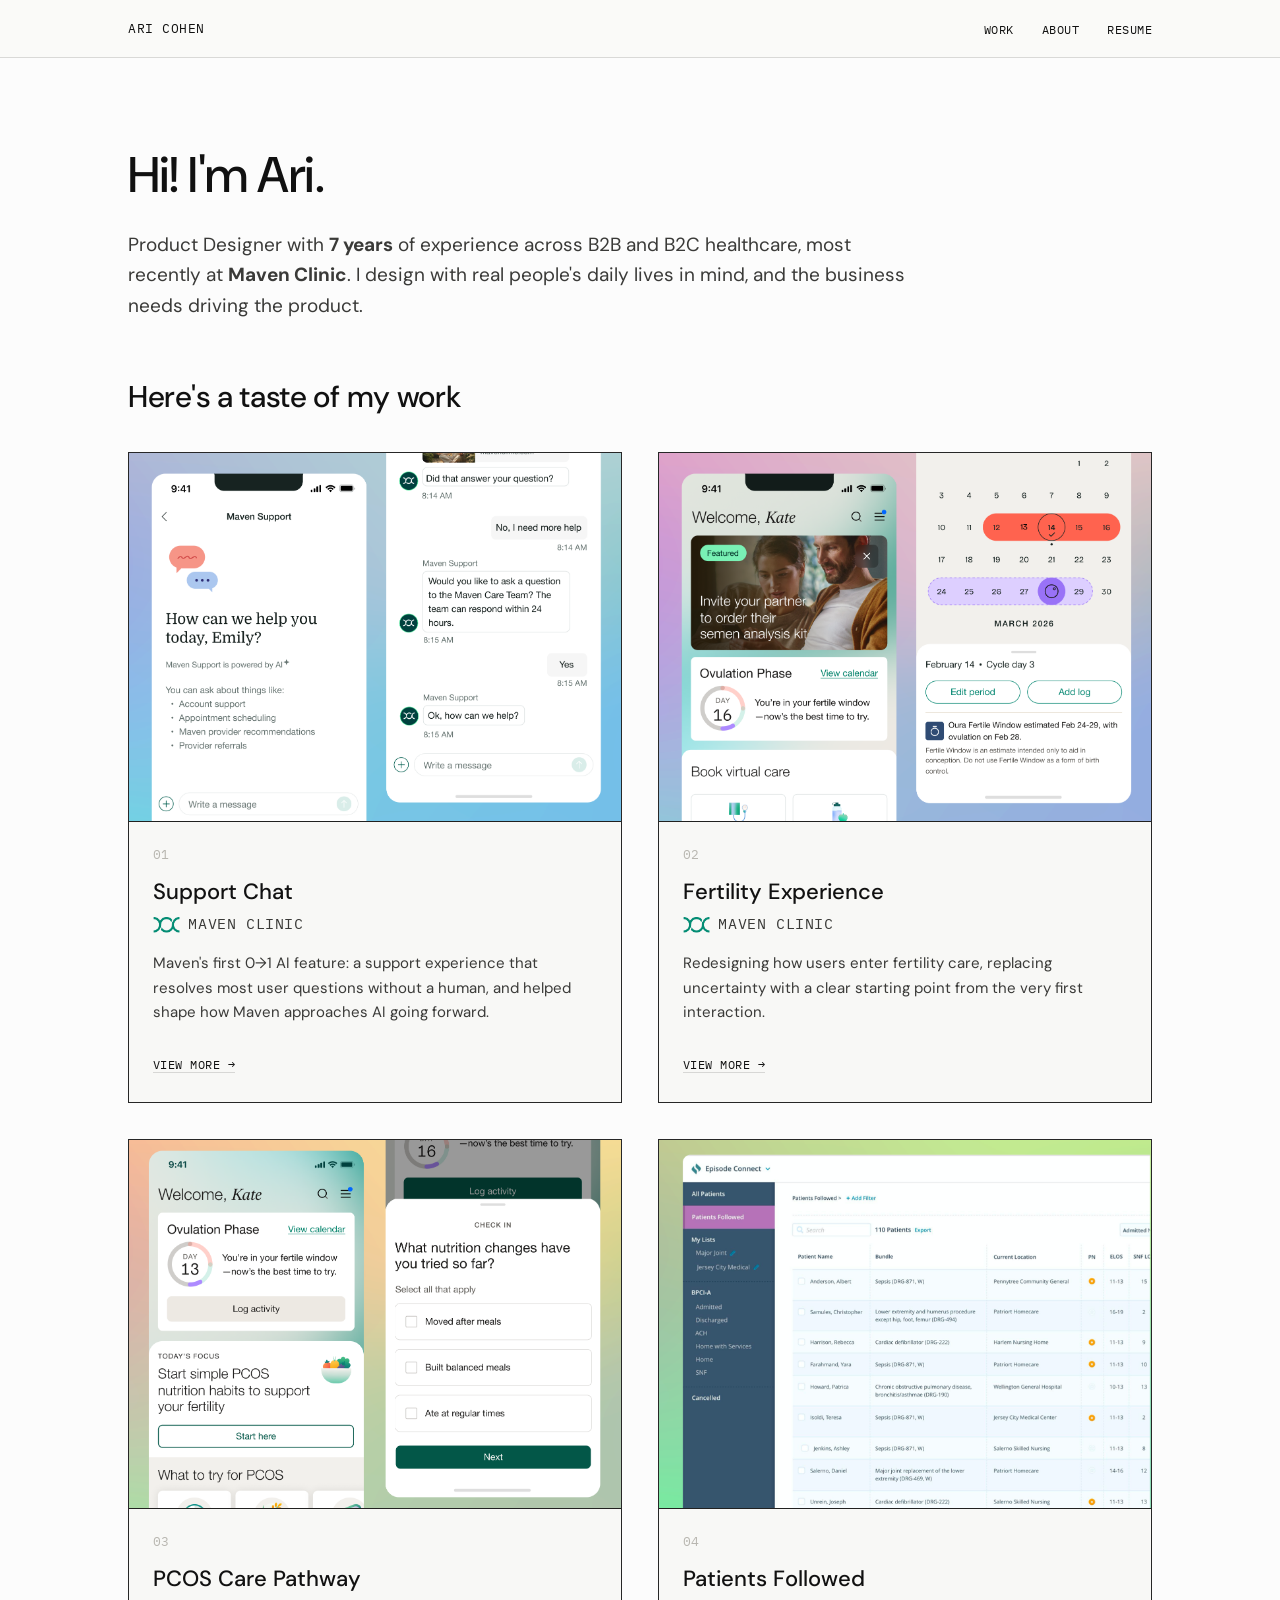
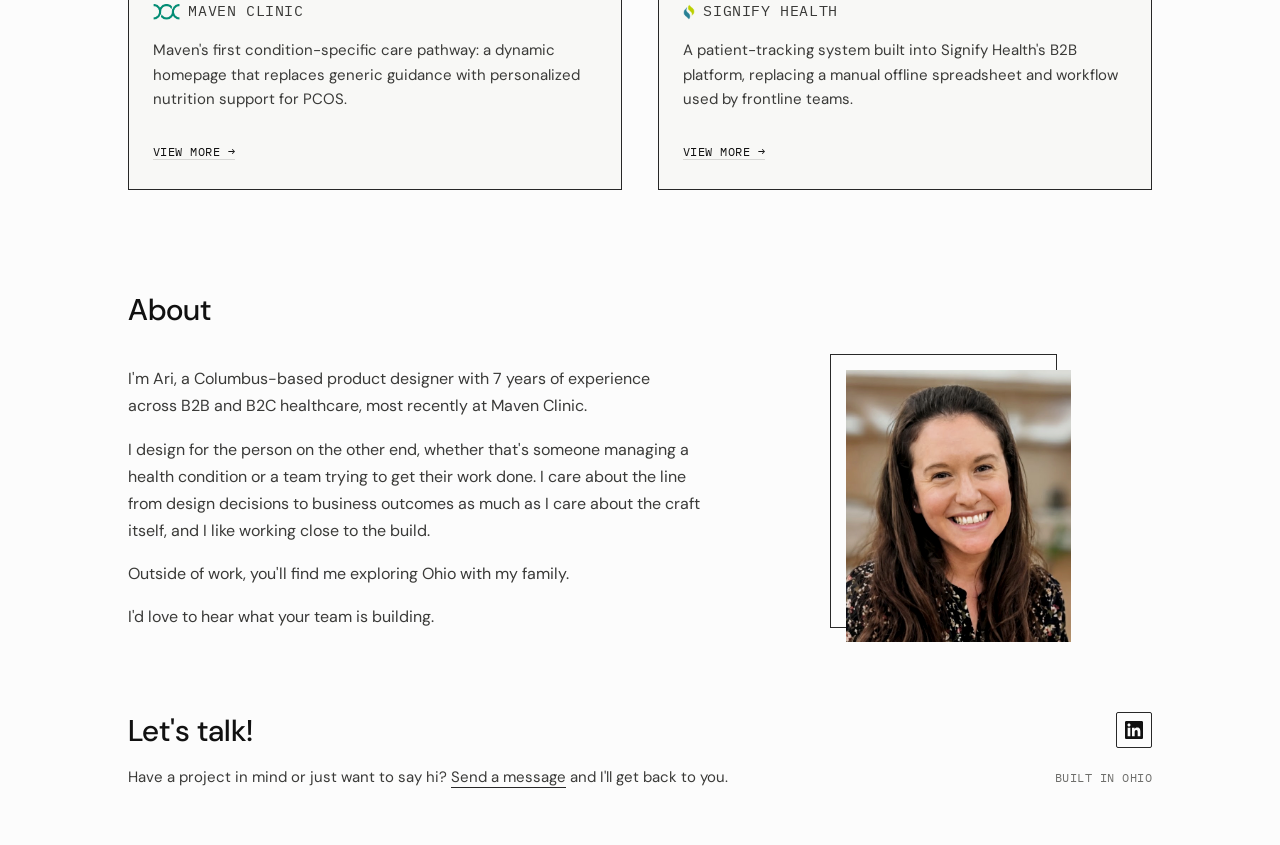
==== commit d634852c: "Trim structure and add emphasis across Support Chat, Fertility, and PCOS Support Chat: remove Overvi" ====
--- a/index.html
+++ b/index.html
@@ -681,7 +681,7 @@
         <p>I'm Ari, a Columbus-based product designer with 7 years of experience across B2B and B2C healthcare, most recently at Maven Clinic.</p>
         <p>I design for the person on the other end, whether that's someone managing a health condition or a team trying to get their work done. I care about the line from design decisions to business outcomes as much as I care about the craft itself, and I like working close to the build.</p>
         <p>Outside of work, you'll find me exploring Ohio with my family.</p>
-        <p>I'd love to hear what your team's building.</p>
+        <p>I'd love to hear what your team is building.</p>
       </div>
       <div class="about-photo">
         <img src="headshot.png" alt="Ari Cohen">
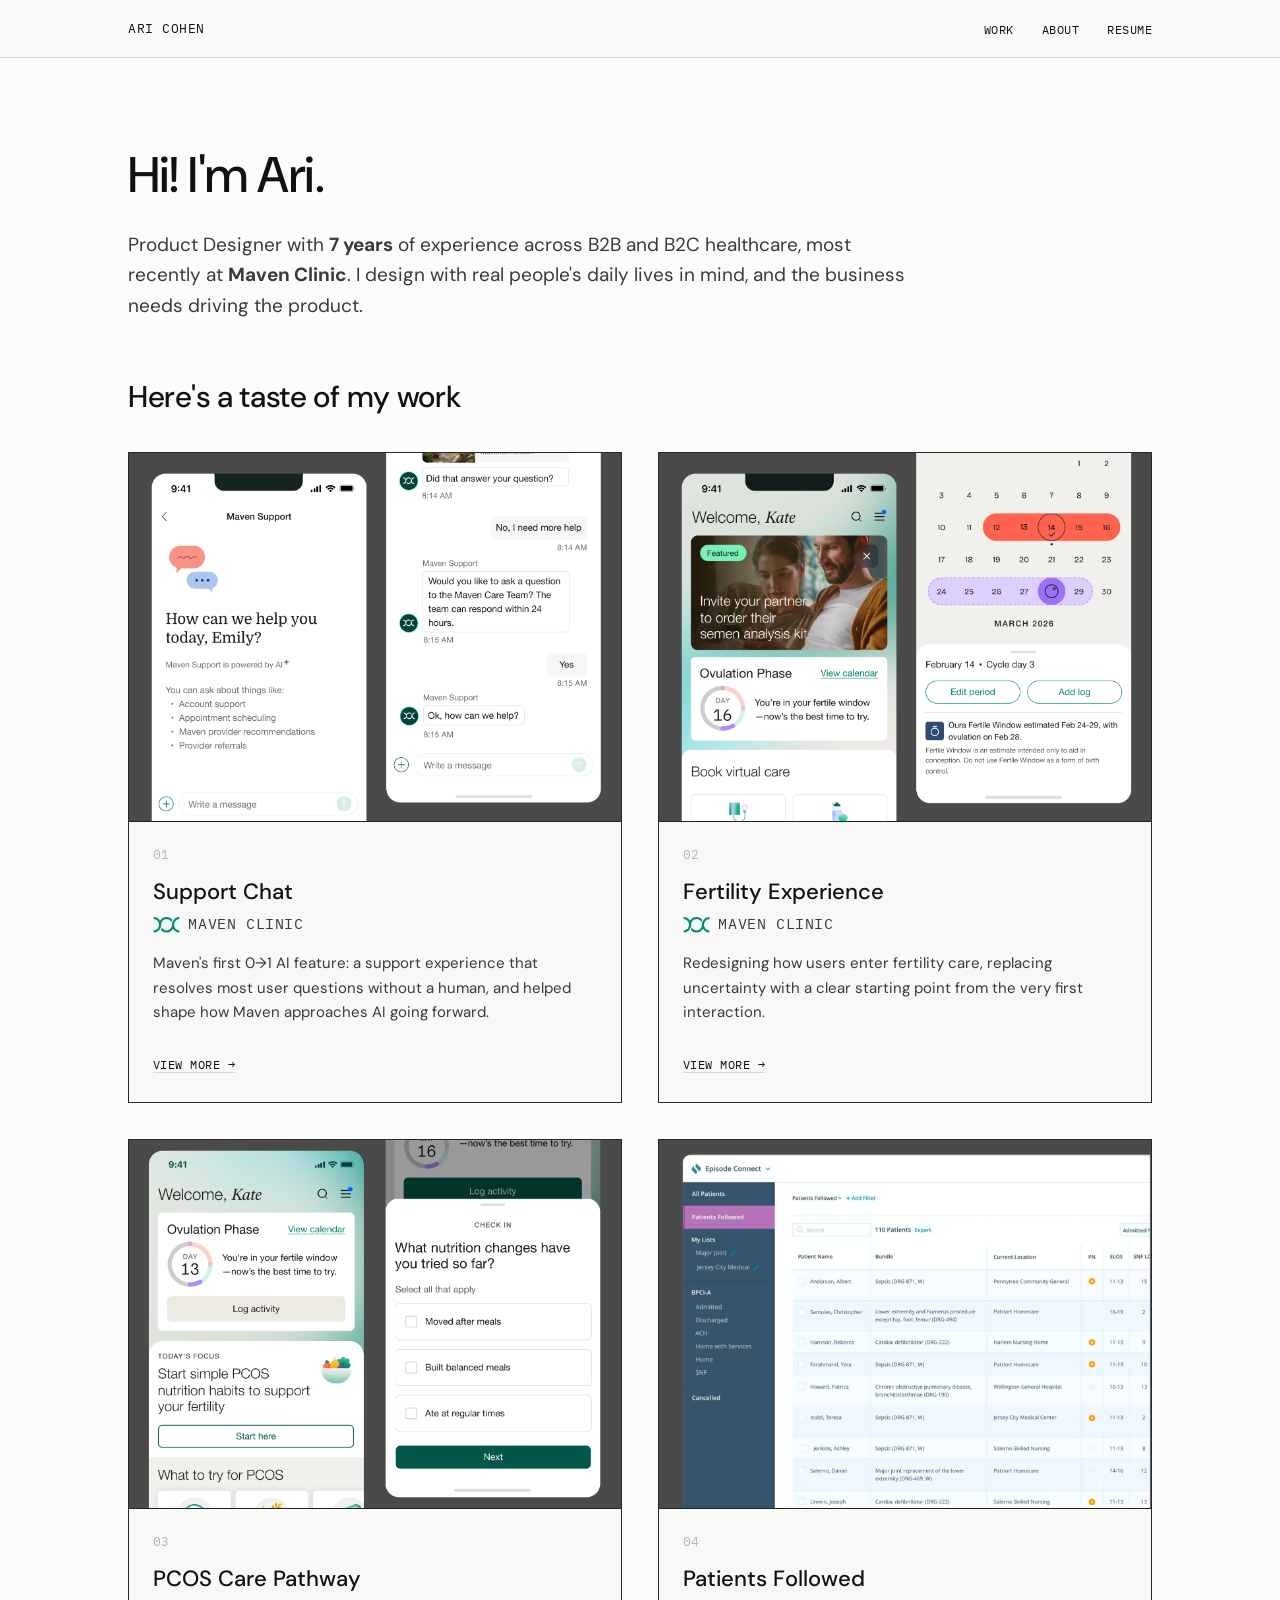
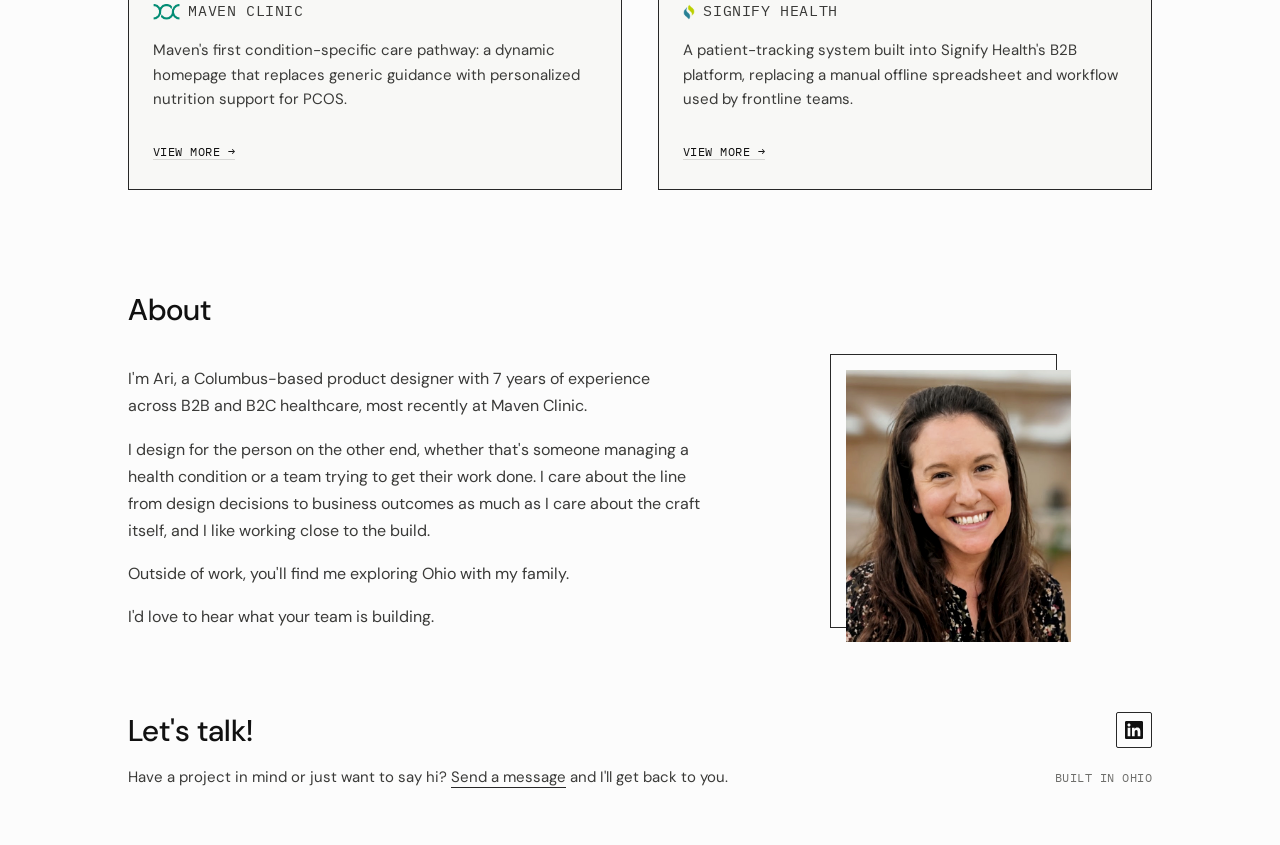
==== commit 2571ad95: "Bump favicon cache-busting version to v=4 Sticky browser favicon caches were still showing the old p" ====
--- a/index.html
+++ b/index.html
@@ -5,8 +5,8 @@
 <meta name="viewport" content="width=device-width, initial-scale=1.0">
 <title>Ari Cohen — Product Designer</title>
 <meta name="description" content="Ari Cohen, product designer. Case studies from Maven Clinic.">
-<link rel="icon" href="favicon.svg?v=3" type="image/svg+xml">
-<link rel="icon" href="favicon.ico?v=3" sizes="any">
+<link rel="icon" href="favicon.svg?v=4" type="image/svg+xml">
+<link rel="icon" href="favicon.ico?v=4" sizes="any">
 <link rel="apple-touch-icon" href="apple-touch-icon.png?v=3">
 <link rel="preconnect" href="https://fonts.googleapis.com">
 <link rel="preconnect" href="https://fonts.gstatic.com" crossorigin>
